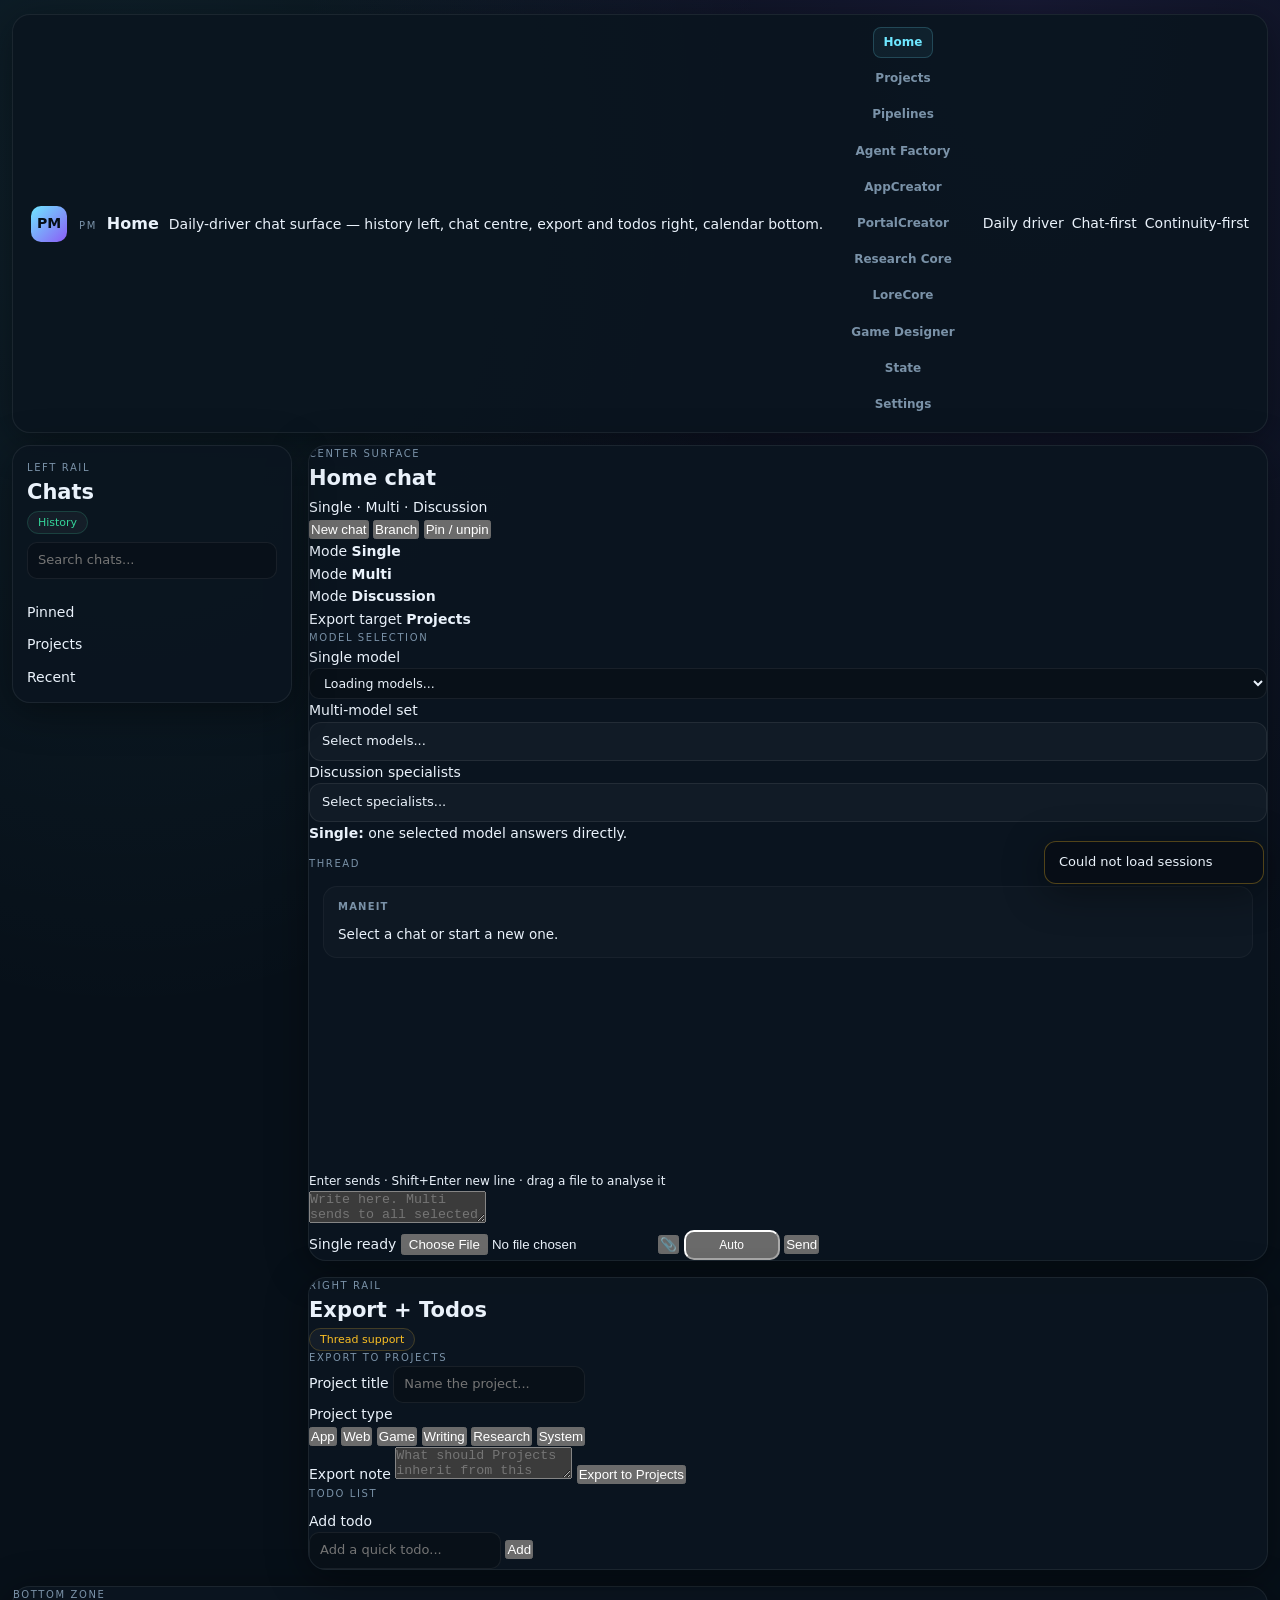
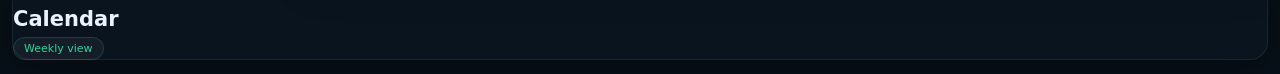
==== index.html @ e3492891 "Update index.html" ====
<!DOCTYPE html>
<html lang="en">
<head>
  <meta charset="UTF-8" />
  <meta name="viewport" content="width=device-width, initial-scale=1.0" />
  <title>PM — Home</title>
  <meta name="description" content="Daily-driver AI workspace with compact history, central chat, export, todo and calendar." />
  <link rel="icon" href="data:image/svg+xml,%3Csvg%20xmlns%3D%27http%3A//www.w3.org/2000/svg%27%20viewBox%3D%270%200%2064%2064%27%3E%3Crect%20width%3D%2764%27%20height%3D%2764%27%20rx%3D%2716%27%20fill%3D%27%23111827%27/%3E%3Cpath%20d%3D%27M16%2044V20h10l8%2014%208-14h10v24h-8V32l-7%2012h-6l-7-12v12z%27%20fill%3D%27%23d1d5db%27/%3E%3C/svg%3E" />
  <link rel="stylesheet" href="page.css" />
  <style>
    /* ── Multi-select dropdown ── */
    .multi-select-wrapper { position: relative; }
    .multi-select-trigger {
      width: 100%;
      text-align: left;
      background: rgba(255,255,255,0.03);
      border: 1px solid rgba(255,255,255,0.08);
      color: var(--text);
      padding: 8px 12px;
      border-radius: 12px;
      cursor: pointer;
      font-size: 13px;
      white-space: nowrap;
      overflow: hidden;
      text-overflow: ellipsis;
    }
    .multi-select-trigger:hover { border-color: rgba(110,231,255,0.24); }
    .multi-select-dropdown {
      display: none;
      position: absolute;
      top: calc(100% + 4px);
      left: 0;
      right: 0;
      z-index: 200;
      background: #0b1520;
      border: 1px solid rgba(255,255,255,0.08);
      border-radius: 12px;
      max-height: 240px;
      overflow-y: auto;
      padding: 4px 0;
      box-shadow: 0 12px 40px rgba(0,0,0,0.4);
    }
    .multi-select-dropdown.is-open { display: block; }
    .multi-select-option {
      display: flex;
      align-items: center;
      gap: 8px;
      padding: 8px 12px;
      font-size: 13px;
      cursor: pointer;
      color: var(--text);
    }
    .multi-select-option:hover { background: rgba(255,255,255,0.05); }
    .multi-select-option input[type="checkbox"] { margin: 0; cursor: pointer; accent-color: var(--accent); }
    .multi-select-option label { cursor: pointer; flex: 1; }
    .multi-select-empty { padding: 8px 12px; font-size: 13px; color: var(--muted); }

    /* ── Intent button ── */
    .intent-btn {
      min-width: 96px;
      font-size: 12px;
      padding: 6px 10px;
      border-radius: 10px;
      transition: background 0.15s, border-color 0.15s;
      flex-shrink: 0;
    }
    .intent-btn--active {
      background: rgba(110,231,255,0.15);
      border-color: rgba(110,231,255,0.4);
      color: var(--accent, #6ee7ff);
    }

    /* ── Home layout — 3 columns at 1440p ── */
    .home-layout {
      display: grid;
      grid-template-columns: 290px 1fr 340px;
      grid-template-areas:
        "left  center right"
        "cal   cal    cal";
      gap: 16px;
      align-items: start;
    }
    .panel-left    { grid-area: left; }
    .panel-center  { grid-area: center; }
    .panel-right   { grid-area: right; }
    .calendar-panel { grid-area: cal; }

    .home-chat-card { display: flex; flex-direction: column; }

    /* ── 1650px ── */
    @media (max-width: 1650px) {
      .home-layout {
        grid-template-columns: 280px 1fr;
        grid-template-areas:
          "left  center"
          "left  right"
          "cal   cal";
      }
    }

    /* ── 1180px ── */
    @media (max-width: 1180px) {
      .home-layout {
        grid-template-columns: 1fr;
        grid-template-areas:
          "left"
          "center"
          "right"
          "cal";
      }
    }
  </style>
</head>
<body>
  <div class="page-shell">
    <header class="page-header">
      <div class="brand">
        <div class="brand-mark">PM</div>
        <div class="header-copy">
          <div class="eyebrow">PM</div>
          <h1>Home</h1>
          <p>Daily-driver chat surface — history left, chat centre, export and todos right, calendar bottom.</p>
        </div>
      </div>

      <nav class="global-nav" aria-label="Primary">
        <a class="nav-link nav-link--active" href="./">Home</a>
        <a class="nav-link" href="./projects/">Projects</a>
        <a class="nav-link" href="./pipelines/">Pipelines</a>
        <a class="nav-link" href="./agent-factory/">Agent Factory</a>
        <a class="nav-link" href="./appcreator/">AppCreator</a>
        <a class="nav-link" href="./portalcreator/">PortalCreator</a>
        <a class="nav-link" href="./research-core/">Research Core</a>
        <a class="nav-link" href="./lorecore/">LoreCore</a>
        <a class="nav-link" href="./game-designer/">Game Designer</a>
        <a class="nav-link" href="./state/">State</a>
        <a class="nav-link" href="./settings/">Settings</a>
      </nav>

      <div class="header-actions">
        <span class="chip">Daily driver</span>
        <span class="chip">Chat-first</span>
        <span class="chip">Continuity-first</span>
      </div>
    </header>

    <section class="home-layout">

      <!-- ── LEFT — chat history ── -->
      <aside class="panel panel-left">
        <div class="section-title">
          <div>
            <div class="eyebrow">Left rail</div>
            <h2>Chats</h2>
          </div>
          <span class="status-chip status-chip--good">History</span>
        </div>

        <input class="input" id="chatSearch" placeholder="Search chats..." style="width:100%;margin-bottom:12px;" />

        <div class="hist-section">
          <div class="hist-label">Pinned</div>
          <div class="chat-history-list chat-history-list--fixed" id="pinnedChatsList"></div>
        </div>

        <div class="hist-section">
          <div class="hist-label">Projects</div>
          <div class="chat-history-list chat-history-list--fixed" id="projectFolderList"></div>
        </div>

        <div class="hist-section hist-section--grow">
          <div class="hist-label">Recent</div>
          <div class="chat-history-list chat-history-list--scroll" id="chatHistoryList"></div>
        </div>
      </aside>

      <!-- ── CENTER — chat ── -->
      <main class="panel panel-center">
        <div class="section-title">
          <div>
            <div class="eyebrow">Center surface</div>
            <h2>Home chat</h2>
            <p class="muted">Single · Multi · Discussion</p>
          </div>
          <div class="button-row">
            <button class="button" id="newChatBtn" type="button">New chat</button>
            <button class="button" id="branchChatBtn" type="button">Branch</button>
            <button class="button button--primary" id="pinChatBtn" type="button">Pin / unpin</button>
          </div>
        </div>

        <section class="workspace-kpis">
          <article class="metric-card metric-card--mode is-active" data-mode="single">
            <span class="soft">Mode</span>
            <strong>Single</strong>
          </article>
          <article class="metric-card metric-card--mode" data-mode="multi">
            <span class="soft">Mode</span>
            <strong>Multi</strong>
          </article>
          <article class="metric-card metric-card--mode" data-mode="discussion">
            <span class="soft">Mode</span>
            <strong>Discussion</strong>
          </article>
          <article class="metric-card">
            <span class="soft">Export target</span>
            <strong>Projects</strong>
          </article>
        </section>

        <article class="card card--compact" style="margin-bottom: 12px;">
          <div class="eyebrow">Model selection</div>
          <div class="field-grid field-grid--triple">
            <label class="inline-field">
              <span class="soft">Single model</span>
              <select class="select" id="singleModel">
                <option value="">Loading models...</option>
              </select>
            </label>

            <div class="inline-field">
              <span class="soft">Multi-model set</span>
              <div class="multi-select-wrapper">
                <button class="multi-select-trigger" id="multiModelTrigger" type="button">Select models...</button>
                <div class="multi-select-dropdown" id="multiModelDropdown"></div>
              </div>
            </div>

            <div class="inline-field">
              <span class="soft">Discussion specialists</span>
              <div class="multi-select-wrapper">
                <button class="multi-select-trigger" id="discussionTrigger" type="button">Select specialists...</button>
                <div class="multi-select-dropdown" id="discussionDropdown"></div>
              </div>
            </div>
          </div>
          <div class="mode-help" id="modeHelpText">
            <strong>Single:</strong> one selected model answers directly.
          </div>
        </article>

        <article class="card home-chat-card">
          <div class="eyebrow">Thread</div>

          <div class="chat-thread" id="chatThread">
            <div class="chat-bubble chat-bubble--assistant">
              <div class="chat-bubble-head">Home daily driver</div>
              <p>Select an existing chat or create a new one to begin.</p>
            </div>
          </div>

          <div id="chatResizeHandle" title="Drag to resize chat"></div>

          <div class="composer-box" id="composerArea">
            <div class="soft" style="font-size:12px;">Enter sends · Shift+Enter new line · drag a file to analyse it</div>
            <div id="uploadPill"></div>
            <textarea class="textarea composer-textarea" id="composerInput" placeholder="Write here. Multi sends to all selected models. Discussion lets specialists join when relevant."></textarea>
            <div class="composer-actions">
              <span class="soft" id="composerStatus">Ready</span>
              <input type="file" id="fileUploadInput" />
              <button id="uploadBtn" type="button" title="Attach file">📎</button>
              <button class="button intent-btn" id="intentBtn" type="button" title="Click to cycle: Auto → Research → Coding → Audit">Auto</button>
              <button class="button" id="stopBtn" type="button" style="display:none;border-color:rgba(251,113,133,0.3);color:#fb7185;">Stop</button>
              <button class="button button--primary" id="sendBtn" type="button">Send</button>
            </div>
          </div>
        </article>
      </main>

      <!-- ── RIGHT — export + todos ── -->
      <aside class="panel panel-right">
        <div class="section-title">
          <div>
            <div class="eyebrow">Right rail</div>
            <h2>Export + Todos</h2>
          </div>
          <span class="status-chip status-chip--warn">Thread support</span>
        </div>

        <div class="stack stack--md">
          <article class="card card--compact">
            <div class="eyebrow">Export to Projects</div>
            <div class="field-grid">
              <label class="inline-field">
                <span class="soft">Project title</span>
                <input class="input" id="exportTitle" placeholder="Name the project..." />
              </label>

              <div class="inline-field">
                <span class="soft">Project type</span>
                <div class="chip-row" id="projectTypeTags">
                  <button class="button tag-button tag-button--active" type="button" data-tag="App">App</button>
                  <button class="button tag-button" type="button" data-tag="Web">Web</button>
                  <button class="button tag-button" type="button" data-tag="Game">Game</button>
                  <button class="button tag-button" type="button" data-tag="Writing">Writing</button>
                  <button class="button tag-button" type="button" data-tag="Research">Research</button>
                  <button class="button tag-button" type="button" data-tag="System">System</button>
                </div>
              </div>

              <label class="inline-field">
                <span class="soft">Export note</span>
                <textarea class="textarea textarea--sm" id="exportNote" placeholder="What should Projects inherit from this chat?"></textarea>
              </label>

              <button class="button button--primary" id="exportBtn" type="button">Export to Projects</button>
            </div>
          </article>

          <article class="card card--compact">
            <div class="eyebrow">Todo list</div>
            <div class="todo-list" id="todoList"></div>
            <div class="inline-field" style="margin-top: 8px;">
              <span class="soft">Add todo</span>
              <div class="todo-add-row">
                <input class="input" id="todoInput" placeholder="Add a quick todo..." />
                <button class="button" id="addTodoBtn" type="button">Add</button>
              </div>
            </div>
          </article>
        </div>
      </aside>

      <!-- ── BOTTOM — calendar full width ── -->
      <section class="panel calendar-panel">
        <div class="section-title">
          <div>
            <div class="eyebrow">Bottom zone</div>
            <h2>Calendar</h2>
          </div>
          <span class="status-chip status-chip--good">Weekly view</span>
        </div>
        <div class="calendar-grid" id="calendarGrid"></div>
      </section>

    </section>

    <div id="toast" class="toast" role="status" aria-live="polite"></div>
  </div>

  <script>
  (function () {
    try {
      const params = new URLSearchParams(window.location.search);
      const apiBase = params.get("apiBase");
      if (apiBase) {
        const normalized = apiBase.replace(/\/+$/, "");
        window.PM_API_BASE = normalized;
        localStorage.setItem("PM_API_BASE", normalized);
      } else {
        const saved = localStorage.getItem("PM_API_BASE");
        if (saved) window.PM_API_BASE = saved;
      }
    } catch (error) {}
  })();
  </script>
  <script src="page.js"></script>
</body>
</html>
---- page.css ----
:root {
  --bg: #071019;
  --bg-2: #0b1520;
  --panel: rgba(11,21,32,0.96);
  --panel-2: rgba(15,27,40,0.98);
  --border: rgba(255,255,255,0.07);
  --border-2: rgba(255,255,255,0.04);
  --text: #eaf2fb;
  --muted: #7a92a8;
  --accent: #6ee7ff;
  --accent-2: #8b5cf6;
  --good: #34d399;
  --warn: #fbbf24;
  --bad: #fb7185;
  --shadow: 0 8px 40px rgba(0,0,0,0.4);
  --radius: 18px;
}

*, *::before, *::after { box-sizing: border-box; margin: 0; padding: 0; }
html { color-scheme: dark; }

body {
  font-family: "DM Sans", "IBM Plex Sans", ui-sans-serif, system-ui, sans-serif;
  color: var(--text);
  background:
    radial-gradient(ellipse at 80% 0%, rgba(139,92,246,0.12) 0%, transparent 50%),
    radial-gradient(ellipse at 10% 10%, rgba(110,231,255,0.08) 0%, transparent 40%),
    var(--bg);
  min-height: 100vh;
  font-size: 14px;
  line-height: 1.6;
}

.page-shell {
  width: min(1760px, calc(100vw - 24px));
  margin: 14px auto;
  display: flex;
  flex-direction: column;
  gap: 12px;
}

/* ── Header ── */
.page-header {
  background: var(--panel);
  border: 1px solid var(--border);
  border-radius: var(--radius);
  box-shadow: var(--shadow);
  display: grid;
  grid-template-columns: auto 1fr auto;
  gap: 14px;
  align-items: center;
  padding: 12px 18px;
}

.brand { display: flex; align-items: center; gap: 12px; }
.brand-mark {
  width: 36px; height: 36px; border-radius: 10px;
  display: grid; place-items: center;
  font-size: 14px; font-weight: 800; color: #060e18;
  background: linear-gradient(135deg, var(--accent), var(--accent-2));
  flex-shrink: 0;
}
.header-copy { display: flex; align-items: baseline; gap: 10px; }
.eyebrow { color: var(--muted); font-size: 10px; text-transform: uppercase; letter-spacing: 0.16em; }
.page-header h1 { font-size: 16px; font-weight: 700; }

.global-nav { display: flex; gap: 5px; flex-wrap: wrap; justify-content: center; }
.nav-link {
  color: var(--muted); text-decoration: none;
  padding: 5px 10px; border-radius: 8px;
  font-size: 12px; font-weight: 600;
  border: 1px solid transparent;
  transition: 0.15s;
}
.nav-link:hover { color: var(--text); background: rgba(255,255,255,0.04); }
.nav-link--active { color: var(--accent); border-color: rgba(110,231,255,0.2); background: rgba(110,231,255,0.06); }

.header-actions { display: flex; align-items: center; gap: 8px; }
.status-chip {
  padding: 4px 10px; border-radius: 999px;
  background: rgba(255,255,255,0.04);
  border: 1px solid var(--border);
  font-size: 11px; color: var(--muted);
}
.status-chip--good { color: var(--good); border-color: rgba(52,211,153,0.2); }
.status-chip--warn { color: var(--warn); border-color: rgba(251,191,36,0.2); }

/* ── Home layout: 3 columns ── */
.home-layout {
  display: grid;
  grid-template-columns: 240px 1fr 260px;
  gap: 12px;
  align-items: start;
  min-height: 0;
}

.panel {
  background: var(--panel);
  border: 1px solid var(--border);
  border-radius: var(--radius);
  box-shadow: var(--shadow);
}

/* ── LEFT panel ── */
.panel-left {
  padding: 14px;
  display: flex;
  flex-direction: column;
  gap: 10px;
  position: sticky;
  top: 14px;
  max-height: calc(100vh - 120px);
  overflow: hidden;
}

.panel-head {
  display: flex;
  align-items: center;
  justify-content: space-between;
}

.search-input {
  width: 100%;
  padding: 7px 10px;
  font-size: 12px;
  border-radius: 10px;
}

.history-section { display: flex; flex-direction: column; gap: 4px; margin-top: 10px; padding-top: 10px; border-top: 1px solid var(--border-2); }
.history-section:first-of-type { margin-top: 0; padding-top: 0; border-top: none; }
.history-section--grow { flex: 1; min-height: 0; overflow: hidden; display: flex; flex-direction: column; }
.history-label { font-size: 10px; text-transform: uppercase; letter-spacing: 0.12em; color: var(--muted); padding: 2px 4px; }

.history-list { display: flex; flex-direction: column; gap: 3px; }
.history-list--scroll { overflow-y: auto; flex: 1; min-height: 0; padding-right: 2px; }

.history-item {
  display: flex; align-items: center; gap: 8px;
  padding: 7px 9px; border-radius: 10px;
  font-size: 12px; font-weight: 500; color: var(--muted);
  cursor: pointer; border: 1px solid transparent;
  transition: 0.12s; text-decoration: none;
  white-space: nowrap; overflow: hidden;
}
.history-item:hover { color: var(--text); background: rgba(255,255,255,0.04); }
.history-item--active { color: var(--accent); background: rgba(110,231,255,0.06); border-color: rgba(110,231,255,0.18); }
.history-item--folder { color: var(--good); }
.history-dot { width: 5px; height: 5px; border-radius: 50%; background: currentColor; flex-shrink: 0; opacity: 0.6; }
.history-title { overflow: hidden; text-overflow: ellipsis; flex: 1; }

/* ── CENTER panel ── */
.panel-center {
  display: flex;
  flex-direction: column;
  gap: 0;
  overflow: hidden;
}

/* Controls bar */
.chat-controls {
  display: flex;
  align-items: center;
  gap: 10px;
  padding: 12px 14px 10px;
  border-bottom: 1px solid var(--border-2);
  flex-wrap: wrap;
}

.mode-tabs { display: flex; gap: 4px; }
.mode-tab {
  padding: 5px 12px; border-radius: 8px;
  font-size: 12px; font-weight: 600;
  background: transparent; border: 1px solid transparent;
  color: var(--muted); cursor: pointer; transition: 0.12s;
}
.mode-tab:hover { color: var(--text); }
.mode-tab--active { color: var(--accent); border-color: rgba(110,231,255,0.25); background: rgba(110,231,255,0.07); }

.model-select-area { flex: 1; min-width: 0; }
.chat-header-actions { display: flex; gap: 6px; flex-shrink: 0; }

/* Thread */
.chat-thread {
  flex: 1;
  overflow-y: auto;
  padding: 14px;
  display: flex;
  flex-direction: column;
  gap: 10px;
  min-height: 300px;
  max-height: 540px;
}

/* Bubbles */
.bubble {
  padding: 12px 14px;
  border-radius: 14px;
  border: 1px solid var(--border-2);
  line-height: 1.65;
  font-size: 13.5px;
  max-width: 100%;
}
.bubble--user {
  align-self: flex-end;
  max-width: 70%;
  background: rgba(110,231,255,0.06);
  border-color: rgba(110,231,255,0.14);
}
.bubble--assistant {
  align-self: flex-start;
  width: 100%;
  background: rgba(255,255,255,0.02);
}
.bubble--streaming {
  border-color: rgba(110,231,255,0.18);
  background: rgba(110,231,255,0.03);
}
.bubble-head {
  font-size: 10px; text-transform: uppercase; letter-spacing: 0.12em;
  color: var(--muted); margin-bottom: 7px; font-weight: 600;
}

/* Markdown in bubbles */
.bubble--assistant p { margin: 0 0 8px; color: var(--text); }
.bubble--assistant p:last-child { margin-bottom: 0; }
.bubble--assistant ul, .bubble--assistant ol { margin: 6px 0 8px 0; padding-left: 20px; color: var(--text); }
.bubble--assistant li { margin-bottom: 4px; }
.bubble--assistant strong { color: var(--accent); font-weight: 700; }
.bubble--assistant em { color: var(--muted); font-style: italic; }
.bubble--assistant h3, .bubble--assistant h4 { margin: 12px 0 5px; font-size: 12px; text-transform: uppercase; letter-spacing: 0.08em; color: var(--muted); font-weight: 700; }
.bubble--assistant hr { border: none; border-top: 1px solid rgba(255,255,255,0.06); margin: 10px 0; }
.bubble--assistant code { background: rgba(110,231,255,0.08); border: 1px solid rgba(110,231,255,0.12); border-radius: 4px; padding: 1px 4px; font-family: "Fira Code", ui-monospace, monospace; font-size: 11.5px; color: var(--accent); }
.bubble--assistant pre { background: rgba(0,0,0,0.3); border: 1px solid rgba(255,255,255,0.06); border-radius: 10px; padding: 11px 13px; overflow-x: auto; margin: 8px 0; }
.bubble--assistant pre code { background: none; border: none; padding: 0; font-size: 12px; color: var(--text); }
.bubble--user p { margin: 0; color: var(--text); }

/* Stream elements */
.stream-head { display: flex; align-items: center; gap: 6px; margin-bottom: 7px; }
.stream-head-name { font-size: 10px; text-transform: uppercase; letter-spacing: 0.12em; color: var(--muted); font-weight: 600; }
.stream-thinking-dot { width: 5px; height: 5px; border-radius: 50%; background: var(--accent); animation: pulse 1.2s ease-in-out infinite; }
@keyframes pulse { 0%,100%{opacity:0.2;transform:scale(0.8)} 50%{opacity:1;transform:scale(1.2)} }
.stream-status { font-size: 10px; color: var(--muted); }
.stream-tools { display: flex; flex-direction: column; gap: 3px; margin-bottom: 7px; }
.stream-tool-call { display: flex; align-items: center; gap: 5px; font-size: 11px; color: var(--muted); padding: 3px 7px; border-radius: 7px; background: rgba(255,255,255,0.02); border: 1px solid var(--border-2); }
.stream-tool-call--done { color: rgba(52,211,153,0.7); border-color: rgba(52,211,153,0.12); }
.stream-tool-icon { font-size: 12px; }
.stream-tool-name { font-weight: 700; }
.stream-tool-args { color: rgba(142,160,181,0.5); overflow: hidden; text-overflow: ellipsis; white-space: nowrap; flex: 1; }
.stream-tool-state { margin-left: auto; font-size: 10px; }
.stream-body { color: var(--text); line-height: 1.65; font-size: 13.5px; white-space: pre-wrap; word-break: break-word; }

/* Resize handle */
.resize-handle {
  height: 8px; cursor: ns-resize; display: flex; align-items: center; justify-content: center;
  opacity: 0.3; transition: opacity 0.15s; flex-shrink: 0;
}
.resize-handle:hover { opacity: 0.8; }
.resize-handle::before { content: ""; width: 40px; height: 2px; border-radius: 999px; background: var(--muted); }

/* Composer */
.composer {
  padding: 10px 14px 12px;
  display: flex; flex-direction: column; gap: 8px;
  border-top: 1px solid var(--border-2);
  position: relative;
  transition: background 0.12s;
}
.composer.drop-active {
  background: rgba(110,231,255,0.04);
  outline: 1.5px dashed rgba(110,231,255,0.4);
  outline-offset: -2px;
}
.composer-input {
  width: 100%; min-height: 80px; max-height: 240px;
  resize: vertical; background: rgba(0,0,0,0.2);
  border: 1px solid var(--border); border-radius: 11px;
  color: var(--text); padding: 10px 12px;
  font: inherit; font-size: 13.5px; line-height: 1.6;
}
.composer-input:focus { outline: none; border-color: rgba(110,231,255,0.25); }
.composer-bar { display: flex; align-items: center; gap: 7px; }
.composer-status { font-size: 11px; color: var(--muted); flex: 1; white-space: nowrap; overflow: hidden; text-overflow: ellipsis; }

#uploadPill {
  display: none; align-items: center; gap: 7px;
  padding: 5px 10px; background: rgba(110,231,255,0.06);
  border: 1px solid rgba(110,231,255,0.18); border-radius: 999px;
  font-size: 11px; font-weight: 600; color: var(--accent);
}
#uploadPillClose { background: none; border: none; color: var(--muted); cursor: pointer; font-size: 11px; padding: 0 2px; }

/* Export panel */
.export-panel {
  border-top: 1px solid var(--border-2);
  padding: 12px 14px;
  display: flex; flex-direction: column; gap: 8px;
}
.export-panel-head { display: flex; align-items: center; justify-content: space-between; }
.export-row { display: flex; align-items: center; gap: 8px; flex-wrap: wrap; }
.tag-group { display: flex; gap: 4px; flex-wrap: wrap; }
.tag {
  padding: 3px 9px; border-radius: 7px; font-size: 11px; font-weight: 600;
  background: transparent; border: 1px solid var(--border);
  color: var(--muted); cursor: pointer; transition: 0.12s;
}
.tag:hover { color: var(--text); border-color: rgba(255,255,255,0.15); }
.tag--active { color: var(--accent); border-color: rgba(110,231,255,0.3); background: rgba(110,231,255,0.07); }
.input--note { min-height: 56px; resize: vertical; font-size: 12px; }

/* ── RIGHT panel ── */
.panel-right {
  padding: 0;
  display: flex;
  flex-direction: column;
  position: sticky;
  top: 14px;
  max-height: calc(100vh - 120px);
  overflow: hidden;
}

.right-tabs { display: flex; border-bottom: 1px solid var(--border-2); }
.right-tab {
  flex: 1; padding: 10px; font-size: 12px; font-weight: 600;
  background: transparent; border: none; color: var(--muted);
  cursor: pointer; transition: 0.12s; border-bottom: 2px solid transparent;
}
.right-tab:hover { color: var(--text); }
.right-tab--active { color: var(--accent); border-bottom-color: var(--accent); }

.right-panel-content { flex: 1; overflow-y: auto; padding: 12px; display: flex; flex-direction: column; gap: 10px; }

/* Todos */
.todo-list { display: flex; flex-direction: column; gap: 7px; }
.todo-item {
  display: flex; align-items: flex-start; gap: 9px;
  padding: 10px; border-radius: 11px;
  background: rgba(255,255,255,0.02); border: 1px solid var(--border-2);
}
.todo-item input { margin-top: 2px; accent-color: var(--accent); flex-shrink: 0; }
.todo-item__body { flex: 1; min-width: 0; }
.todo-item__body strong { font-size: 12.5px; display: block; }
.todo-item__body span { font-size: 11px; color: var(--muted); }
.todo-remove { background: none; border: none; color: var(--muted); cursor: pointer; font-size: 11px; padding: 2px 4px; flex-shrink: 0; }
.todo-remove:hover { color: var(--bad); }
.todo-add { display: flex; gap: 7px; margin-top: auto; padding-top: 8px; border-top: 1px solid var(--border-2); }

/* Artifacts */
.artifacts-list { display: flex; flex-direction: column; gap: 7px; }
.artifact-item {
  padding: 10px; border-radius: 11px;
  background: rgba(255,255,255,0.02); border: 1px solid var(--border-2);
}
.artifact-item strong { font-size: 12px; display: block; margin-bottom: 3px; }
.artifact-item span { font-size: 11px; color: var(--muted); }
.empty-state { font-size: 12px; color: var(--muted); padding: 16px 0; text-align: center; }

/* ── Shared inputs ── */
.input {
  background: rgba(0,0,0,0.2);
  border: 1px solid var(--border);
  border-radius: 10px;
  color: var(--text);
  padding: 7px 10px;
  font: inherit;
  font-size: 13px;
  transition: border-color 0.12s;
}
.input:focus { outline: none; border-color: rgba(110,231,255,0.25); }
.input--flex { flex: 1; min-width: 120px; }

.select {
  background: rgba(0,0,0,0.2);
  border: 1px solid var(--border);
  border-radius: 10px;
  color: var(--text);
  padding: 6px 10px;
  font: inherit;
  font-size: 12.5px;
  cursor: pointer;
  width: 100%;
}
.select:focus { outline: none; border-color: rgba(110,231,255,0.25); }
.select--compact { font-size: 12px; padding: 5px 9px; }

/* ── Buttons ── */
.btn-sm {
  padding: 5px 11px; border-radius: 9px; font-size: 12px; font-weight: 600;
  background: rgba(255,255,255,0.04); border: 1px solid var(--border);
  color: var(--muted); cursor: pointer; transition: 0.12s; white-space: nowrap;
}
.btn-sm:hover { color: var(--text); border-color: rgba(255,255,255,0.14); }
.btn-sm:disabled { opacity: 0.4; cursor: not-allowed; }
.btn-sm--accent { background: rgba(110,231,255,0.1); border-color: rgba(110,231,255,0.25); color: var(--accent); }
.btn-sm--accent:hover { background: rgba(110,231,255,0.16); }
.btn-sm--send { background: linear-gradient(135deg,rgba(110,231,255,0.18),rgba(139,92,246,0.18)); border-color: rgba(110,231,255,0.3); color: var(--text); }
.btn-sm--send:hover { background: linear-gradient(135deg,rgba(110,231,255,0.26),rgba(139,92,246,0.26)); }

.btn-icon {
  width: 28px; height: 28px; border-radius: 8px; display: grid; place-items: center;
  background: rgba(255,255,255,0.04); border: 1px solid var(--border);
  color: var(--muted); cursor: pointer; font-size: 15px; font-weight: 700;
  transition: 0.12s; flex-shrink: 0; line-height: 1;
}
.btn-icon:hover { color: var(--text); border-color: rgba(110,231,255,0.2); }

/* ── Multi-select dropdown ── */
.multi-select-wrapper { position: relative; flex: 1; min-width: 0; }
.multi-select-trigger {
  width: 100%; text-align: left; padding: 5px 9px; border-radius: 9px;
  background: rgba(0,0,0,0.2); border: 1px solid var(--border);
  color: var(--muted); font: inherit; font-size: 12px; cursor: pointer;
  white-space: nowrap; overflow: hidden; text-overflow: ellipsis;
}
.multi-select-trigger:hover { border-color: rgba(110,231,255,0.2); }
.multi-select-dropdown {
  display: none; position: absolute; top: calc(100% + 4px); left: 0; right: 0; z-index: 200;
  background: #0b1520; border: 1px solid var(--border); border-radius: 11px;
  max-height: 220px; overflow-y: auto; padding: 4px 0;
  box-shadow: 0 12px 40px rgba(0,0,0,0.45);
}
.multi-select-dropdown.is-open { display: block; }
.multi-select-option { display: flex; align-items: center; gap: 8px; padding: 7px 11px; font-size: 12px; cursor: pointer; color: var(--text); }
.multi-select-option:hover { background: rgba(255,255,255,0.04); }
.multi-select-option input { margin: 0; cursor: pointer; accent-color: var(--accent); }
.multi-select-option label { cursor: pointer; flex: 1; }
.multi-select-empty { padding: 8px 11px; font-size: 12px; color: var(--muted); }

/* Intent active */
.intent-btn--active { background: rgba(110,231,255,0.12); border-color: rgba(110,231,255,0.3); color: var(--accent); }

/* ── Toast ── */
.toast {
  position: fixed; right: 16px; bottom: 16px; z-index: 100;
  min-width: 220px; max-width: 360px; padding: 10px 14px;
  border-radius: 12px; border: 1px solid var(--border);
  background: rgba(8,14,22,0.96); color: var(--text);
  box-shadow: var(--shadow); font-size: 13px;
  opacity: 0; pointer-events: none; transform: translateY(6px); transition: 0.16s ease;
}
.toast.is-visible { opacity: 1; pointer-events: auto; transform: translateY(0); }
.toast.good { border-color: rgba(52,211,153,0.3); }
.toast.warn { border-color: rgba(251,191,36,0.3); }
.toast.bad { border-color: rgba(251,113,133,0.3); }

/* ── Scrollbar ── */
::-webkit-scrollbar { width: 4px; height: 4px; }
::-webkit-scrollbar-track { background: transparent; }
::-webkit-scrollbar-thumb { background: rgba(255,255,255,0.08); border-radius: 4px; }

/* ── Responsive ── */
@media (max-width: 1400px) {
  .home-layout { grid-template-columns: 220px 1fr 240px; }
}
@media (max-width: 1100px) {
  .home-layout { grid-template-columns: 200px 1fr; }
  .panel-right { display: none; }
}
@media (max-width: 780px) {
  .home-layout { grid-template-columns: 1fr; }
  .panel-left { position: static; max-height: none; }
  .page-header { grid-template-columns: 1fr; }
}
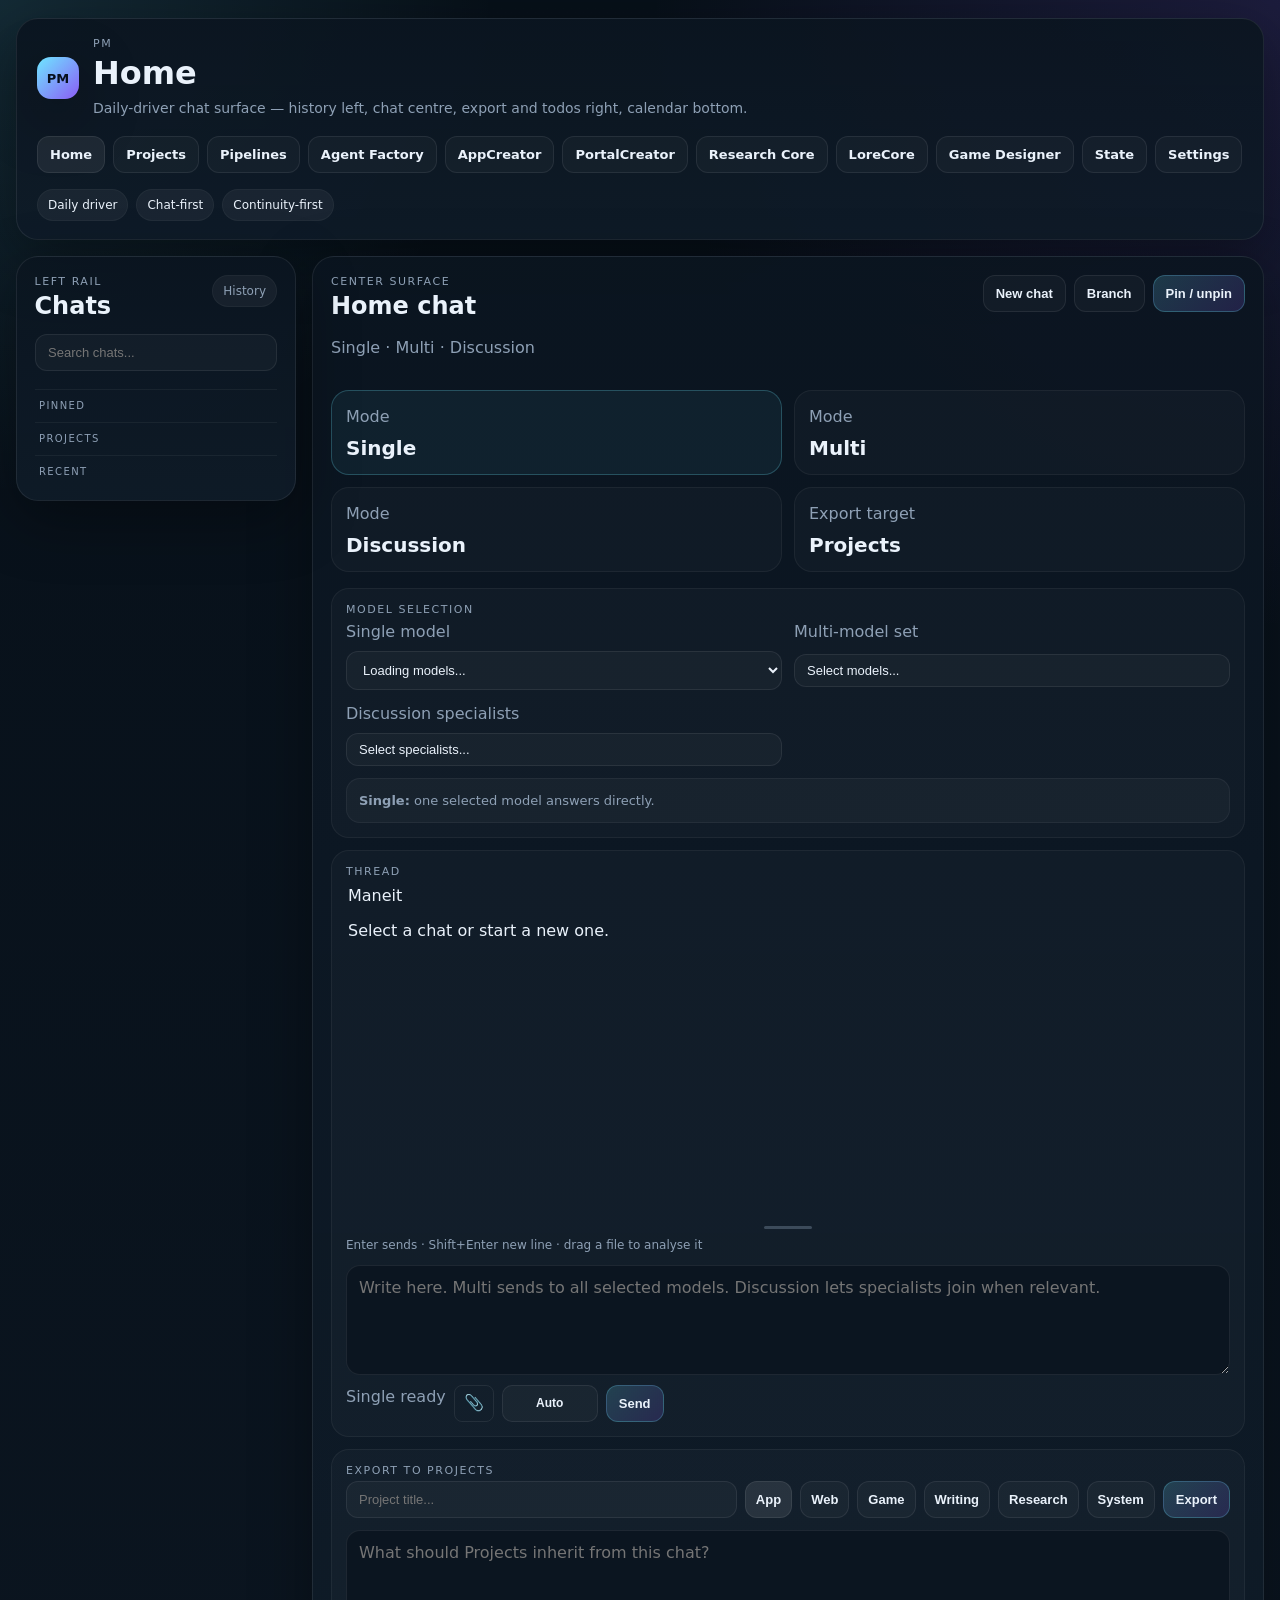
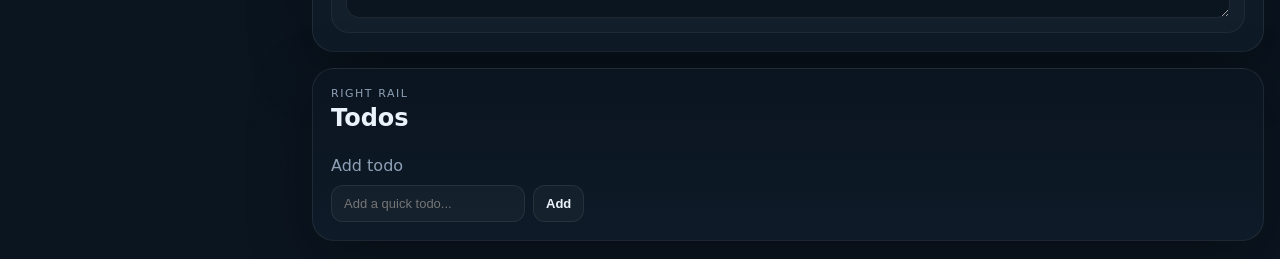
==== commit 9ab0568d: "Update index.html" ====
--- a/index.html
+++ b/index.html
@@ -75,15 +75,13 @@
       display: grid;
       grid-template-columns: 290px 1fr 340px;
       grid-template-areas:
-        "left  center right"
-        "cal   cal    cal";
+        "left  center right";
       gap: 16px;
       align-items: start;
     }
     .panel-left    { grid-area: left; }
     .panel-center  { grid-area: center; }
     .panel-right   { grid-area: right; }
-    .calendar-panel { grid-area: cal; }
 
     .home-chat-card { display: flex; flex-direction: column; }
 
@@ -93,8 +91,7 @@
         grid-template-columns: 280px 1fr;
         grid-template-areas:
           "left  center"
-          "left  right"
-          "cal   cal";
+          "left  right";
       }
     }
 
@@ -105,8 +102,7 @@
         grid-template-areas:
           "left"
           "center"
-          "right"
-          "cal";
+          "right";
       }
     }
   </style>
@@ -265,75 +261,45 @@
             </div>
           </div>
         </article>
+
+        <article class="card card--compact" style="margin-top:12px;">
+          <div class="eyebrow">Export to Projects</div>
+          <div class="field-grid">
+            <div style="display:flex;gap:8px;flex-wrap:wrap;align-items:center;">
+              <input class="input" id="exportTitle" placeholder="Project title..." style="flex:1;min-width:160px;" />
+              <div class="chip-row" id="projectTypeTags">
+                <button class="button tag-button tag-button--active" type="button" data-tag="App">App</button>
+                <button class="button tag-button" type="button" data-tag="Web">Web</button>
+                <button class="button tag-button" type="button" data-tag="Game">Game</button>
+                <button class="button tag-button" type="button" data-tag="Writing">Writing</button>
+                <button class="button tag-button" type="button" data-tag="Research">Research</button>
+                <button class="button tag-button" type="button" data-tag="System">System</button>
+              </div>
+              <button class="button button--primary" id="exportBtn" type="button">Export</button>
+            </div>
+            <textarea class="textarea textarea--sm" id="exportNote" placeholder="What should Projects inherit from this chat?"></textarea>
+          </div>
+        </article>
       </main>
 
-      <!-- ── RIGHT — export + todos ── -->
+      <!-- ── RIGHT — todos only ── -->
       <aside class="panel panel-right">
         <div class="section-title">
           <div>
             <div class="eyebrow">Right rail</div>
-            <h2>Export + Todos</h2>
-          </div>
-          <span class="status-chip status-chip--warn">Thread support</span>
-        </div>
-
-        <div class="stack stack--md">
-          <article class="card card--compact">
-            <div class="eyebrow">Export to Projects</div>
-            <div class="field-grid">
-              <label class="inline-field">
-                <span class="soft">Project title</span>
-                <input class="input" id="exportTitle" placeholder="Name the project..." />
-              </label>
-
-              <div class="inline-field">
-                <span class="soft">Project type</span>
-                <div class="chip-row" id="projectTypeTags">
-                  <button class="button tag-button tag-button--active" type="button" data-tag="App">App</button>
-                  <button class="button tag-button" type="button" data-tag="Web">Web</button>
-                  <button class="button tag-button" type="button" data-tag="Game">Game</button>
-                  <button class="button tag-button" type="button" data-tag="Writing">Writing</button>
-                  <button class="button tag-button" type="button" data-tag="Research">Research</button>
-                  <button class="button tag-button" type="button" data-tag="System">System</button>
-                </div>
-              </div>
-
-              <label class="inline-field">
-                <span class="soft">Export note</span>
-                <textarea class="textarea textarea--sm" id="exportNote" placeholder="What should Projects inherit from this chat?"></textarea>
-              </label>
-
-              <button class="button button--primary" id="exportBtn" type="button">Export to Projects</button>
-            </div>
-          </article>
-
-          <article class="card card--compact">
-            <div class="eyebrow">Todo list</div>
-            <div class="todo-list" id="todoList"></div>
-            <div class="inline-field" style="margin-top: 8px;">
-              <span class="soft">Add todo</span>
-              <div class="todo-add-row">
-                <input class="input" id="todoInput" placeholder="Add a quick todo..." />
-                <button class="button" id="addTodoBtn" type="button">Add</button>
-              </div>
-            </div>
-          </article>
+            <h2>Todos</h2>
+          </div>
+        </div>
+        <div class="todo-list" id="todoList"></div>
+        <div class="inline-field" style="margin-top: 8px;">
+          <span class="soft">Add todo</span>
+          <div class="todo-add-row">
+            <input class="input" id="todoInput" placeholder="Add a quick todo..." />
+            <button class="button" id="addTodoBtn" type="button">Add</button>
+          </div>
         </div>
       </aside>
-
-      <!-- ── BOTTOM — calendar full width ── -->
-      <section class="panel calendar-panel">
-        <div class="section-title">
-          <div>
-            <div class="eyebrow">Bottom zone</div>
-            <h2>Calendar</h2>
-          </div>
-          <span class="status-chip status-chip--good">Weekly view</span>
-        </div>
-        <div class="calendar-grid" id="calendarGrid"></div>
-      </section>
-
-    </section>
+</section>
 
     <div id="toast" class="toast" role="status" aria-live="polite"></div>
   </div>
--- a/page.css
+++ b/page.css
@@ -1,462 +1,914 @@
 :root {
   --bg: #071019;
   --bg-2: #0b1520;
-  --panel: rgba(11,21,32,0.96);
-  --panel-2: rgba(15,27,40,0.98);
-  --border: rgba(255,255,255,0.07);
-  --border-2: rgba(255,255,255,0.04);
+  --panel: rgba(11, 21, 32, 0.92);
+  --panel-2: rgba(15, 27, 40, 0.94);
+  --border: rgba(255,255,255,0.08);
   --text: #eaf2fb;
-  --muted: #7a92a8;
+  --muted: #8ea0b5;
   --accent: #6ee7ff;
   --accent-2: #8b5cf6;
   --good: #34d399;
   --warn: #fbbf24;
   --bad: #fb7185;
-  --shadow: 0 8px 40px rgba(0,0,0,0.4);
-  --radius: 18px;
-}
-
-*, *::before, *::after { box-sizing: border-box; margin: 0; padding: 0; }
-html { color-scheme: dark; }
+  --shadow: 0 18px 60px rgba(0,0,0,0.35);
+  --radius: 20px;
+  --chip: rgba(255,255,255,0.05);
+}
+
+* {
+  box-sizing: border-box;
+}
+
+html {
+  color-scheme: dark;
+}
 
 body {
-  font-family: "DM Sans", "IBM Plex Sans", ui-sans-serif, system-ui, sans-serif;
+  margin: 0;
+  font-family: Inter, ui-sans-serif, system-ui, -apple-system, BlinkMacSystemFont, "Segoe UI", sans-serif;
   color: var(--text);
   background:
-    radial-gradient(ellipse at 80% 0%, rgba(139,92,246,0.12) 0%, transparent 50%),
-    radial-gradient(ellipse at 10% 10%, rgba(110,231,255,0.08) 0%, transparent 40%),
-    var(--bg);
-  min-height: 100vh;
+    radial-gradient(circle at top right, rgba(139,92,246,0.16), transparent 28%),
+    radial-gradient(circle at top left, rgba(110,231,255,0.12), transparent 22%),
+    linear-gradient(180deg, var(--bg), var(--bg-2));
+}
+
+.page-shell {
+  width: min(1840px, calc(100vw - 32px));
+  margin: 18px auto;
+  display: flex;
+  flex-direction: column;
+  gap: 16px;
+}
+
+.page-header,
+.panel,
+.surface-banner {
+  background: linear-gradient(180deg, var(--panel), var(--panel-2));
+  border: 1px solid var(--border);
+  border-radius: 22px;
+  box-shadow: var(--shadow);
+}
+
+.page-header {
+  display: grid;
+  grid-template-columns: auto 1fr auto;
+  gap: 16px;
+  align-items: center;
+  padding: 18px 20px;
+}
+
+.brand {
+  display: flex;
+  align-items: center;
+  gap: 14px;
+}
+
+.brand-mark {
+  width: 42px;
+  height: 42px;
+  border-radius: 14px;
+  display: grid;
+  place-items: center;
+  font-size: 13px;
+  font-weight: 800;
+  color: #08111f;
+  background: linear-gradient(135deg, var(--accent), var(--accent-2));
+  box-shadow: var(--shadow);
+}
+
+.header-copy {
+  min-width: 0;
+}
+
+.eyebrow {
+  color: var(--muted);
+  font-size: 11px;
+  text-transform: uppercase;
+  letter-spacing: 0.14em;
+  margin-bottom: 4px;
+}
+
+.page-header h1,
+.section-title h2,
+.section-title h3 {
+  margin: 0;
+}
+
+.page-header p,
+.muted,
+.footer-note,
+.soft {
+  color: var(--muted);
+  line-height: 1.55;
+}
+
+.page-header p {
   font-size: 14px;
-  line-height: 1.6;
-}
-
-.page-shell {
-  width: min(1760px, calc(100vw - 24px));
-  margin: 14px auto;
+  margin: 6px 0 0;
+  max-width: 920px;
+}
+
+.global-nav {
+  display: flex;
+  gap: 8px;
+  flex-wrap: wrap;
+  justify-content: center;
+}
+
+.nav-link,
+.button,
+.select,
+.input,
+.textarea,
+.history-link {
+  border: 1px solid rgba(255,255,255,0.08);
+  border-radius: 12px;
+  background: rgba(255,255,255,0.03);
+  color: var(--text);
+  text-decoration: none;
+  padding: 10px 12px;
+  font-size: 13px;
+}
+
+.nav-link {
+  font-weight: 700;
+}
+
+.nav-link:hover,
+.nav-link--active,
+.history-link:hover {
+  background: rgba(255,255,255,0.07);
+}
+
+.header-actions,
+.button-row,
+.chip-row,
+.button-grid,
+.todo-add-row,
+.composer-actions {
+  display: flex;
+  gap: 8px;
+  flex-wrap: wrap;
+}
+
+.chip,
+.status-chip {
+  display: inline-flex;
+  align-items: center;
+  gap: 8px;
+  padding: 8px 10px;
+  border-radius: 999px;
+  background: var(--chip);
+  border: 1px solid rgba(255,255,255,0.04);
+  font-size: 12px;
+  color: var(--text);
+}
+
+.status-chip--good { color: var(--good); }
+.status-chip--warn { color: var(--warn); }
+.status-chip--bad { color: var(--bad); }
+
+.surface-banner {
+  padding: 16px 18px;
+  display: flex;
+  justify-content: space-between;
+  gap: 16px;
+  align-items: center;
+}
+
+.banner-note {
+  color: var(--muted);
+  font-size: 13px;
+  line-height: 1.5;
+  max-width: 620px;
+  text-align: right;
+}
+
+.panel {
+  padding: 18px;
+}
+
+.section-title {
+  display: flex;
+  justify-content: space-between;
+  align-items: flex-start;
+  gap: 12px;
+  margin-bottom: 14px;
+}
+
+.section-title--tight {
+  margin-bottom: 10px;
+}
+
+.section-title span {
+  color: var(--muted);
+  font-size: 12px;
+}
+
+.stack {
+  display: grid;
+  gap: 16px;
+}
+
+.stack--md {
+  gap: 16px;
+}
+
+.card {
+  background: rgba(255,255,255,0.025);
+  border: 1px solid rgba(255,255,255,0.05);
+  border-radius: 18px;
+  padding: 14px;
+}
+
+.card--compact {
+  padding: 14px;
+}
+
+.field-grid {
+  display: grid;
+  gap: 12px;
+}
+
+.field-grid--triple {
+  grid-template-columns: repeat(3, minmax(0, 1fr));
+}
+
+.inline-field {
+  display: grid;
+  gap: 6px;
+}
+
+.button {
+  cursor: pointer;
+  font-weight: 700;
+  transition: .18s ease;
+}
+
+.button:hover {
+  transform: translateY(-1px);
+  border-color: rgba(110,231,255,0.18);
+}
+
+.button--primary {
+  background: linear-gradient(135deg, rgba(110,231,255,0.18), rgba(139,92,246,0.18));
+  border-color: rgba(110,231,255,0.24);
+}
+
+.workspace-kpis {
+  display: grid;
+  grid-template-columns: repeat(4, minmax(0, 1fr));
+  gap: 12px;
+  margin-bottom: 16px;
+}
+
+.metric-card {
+  background: rgba(255,255,255,0.025);
+  border: 1px solid rgba(255,255,255,0.05);
+  border-radius: 18px;
+  padding: 14px;
+  display: grid;
+  gap: 6px;
+}
+
+.metric-card strong {
+  font-size: 20px;
+}
+
+.metric-card--mode {
+  cursor: pointer;
+  transition: .18s ease;
+}
+
+.metric-card--mode:hover,
+.metric-card--mode.is-active {
+  border-color: rgba(110,231,255,0.24);
+  background: rgba(110,231,255,0.06);
+}
+
+.home-grid {
+  display: grid;
+  gap: 16px;
+}
+
+.mode-help {
+  padding: 12px;
+  border-radius: 14px;
+  background: rgba(255,255,255,0.03);
+  border: 1px solid rgba(255,255,255,0.05);
+  color: var(--muted);
+  line-height: 1.5;
+  font-size: 13px;
+  margin-top: 12px;
+}
+
+/* ── Chat thread ── */
+
+.chat-thread {
   display: flex;
   flex-direction: column;
+  justify-content: flex-start;
+  gap: 10px;
+  min-height: 340px;
+  max-height: 520px;
+  overflow-y: auto;
+  overflow-anchor: none;
+  padding: 4px 2px 8px;
+}
+
+.chat-bubble {
+  padding: 14px 16px;
+  border-radius: 16px;
+  border: 1px solid rgba(255,255,255,0.05);
+  background: rgba(255,255,255,0.025);
+  line-height: 1.65;
+  font-size: 14px;
+}
+
+.chat-bubble--user {
+  align-self: flex-end;
+  max-width: 72%;
+  background: rgba(110,231,255,0.07);
+  border-color: rgba(110,231,255,0.15);
+}
+
+.chat-bubble--assistant {
+  align-self: flex-start;
+  max-width: 92%;
+  width: 100%;
+}
+
+.chat-bubble-head {
+  font-size: 10px;
+  text-transform: uppercase;
+  letter-spacing: 0.13em;
+  color: var(--muted);
+  margin-bottom: 8px;
+  font-weight: 600;
+}
+
+.chat-bubble--assistant p {
+  margin: 0 0 10px;
+  color: var(--text);
+}
+.chat-bubble--assistant p:last-child { margin-bottom: 0; }
+
+.chat-bubble--assistant ul,
+.chat-bubble--assistant ol {
+  margin: 8px 0 10px 0;
+  padding-left: 22px;
+  color: var(--text);
+}
+.chat-bubble--assistant li { margin-bottom: 5px; line-height: 1.6; }
+.chat-bubble--assistant strong { color: var(--accent); font-weight: 700; }
+.chat-bubble--assistant em { color: var(--muted); font-style: italic; }
+
+.chat-bubble--assistant h3,
+.chat-bubble--assistant h4 {
+  margin: 14px 0 6px;
+  font-size: 13px;
+  text-transform: uppercase;
+  letter-spacing: 0.08em;
+  color: var(--muted);
+  font-weight: 700;
+}
+
+.chat-bubble--assistant hr {
+  border: none;
+  border-top: 1px solid rgba(255,255,255,0.07);
+  margin: 12px 0;
+}
+
+.chat-bubble--assistant code {
+  background: rgba(110,231,255,0.08);
+  border: 1px solid rgba(110,231,255,0.12);
+  border-radius: 5px;
+  padding: 1px 5px;
+  font-family: "Fira Code", "Cascadia Code", ui-monospace, monospace;
+  font-size: 12px;
+  color: var(--accent);
+}
+
+.chat-bubble--assistant pre {
+  background: rgba(0,0,0,0.35);
+  border: 1px solid rgba(255,255,255,0.07);
+  border-radius: 10px;
+  padding: 12px 14px;
+  overflow-x: auto;
+  margin: 10px 0;
+}
+
+.chat-bubble--assistant pre code {
+  background: none;
+  border: none;
+  padding: 0;
+  font-size: 12px;
+  color: var(--text);
+}
+
+.chat-bubble--user p {
+  margin: 0;
+  color: var(--text);
+}
+
+/* ── Resize handle ── */
+
+#chatResizeHandle {
+  width: 100%;
+  height: 10px;
+  cursor: ns-resize;
+  display: flex;
+  align-items: center;
+  justify-content: center;
+  flex-shrink: 0;
+  opacity: 0.35;
+  transition: opacity 0.15s;
+}
+#chatResizeHandle:hover { opacity: 1; }
+#chatResizeHandle::before {
+  content: "";
+  width: 48px;
+  height: 3px;
+  border-radius: 999px;
+  background: var(--muted);
+}
+
+/* ── Composer ── */
+
+.chip-row--inside {
+  margin-top: -2px;
+}
+
+.composer-box {
+  display: grid;
+  gap: 10px;
+  padding-top: 4px;
+}
+
+.composer-textarea {
+  min-height: 100px;
+}
+
+/* ── Chat history list ── */
+
+.chat-history-list {
+  display: grid;
+  gap: 6px;
+}
+
+.history-link {
+  display: flex;
+  align-items: center;
+  gap: 10px;
+  padding: 9px 10px;
+  min-height: 38px;
+  font-weight: 600;
+}
+
+.history-link__dot {
+  width: 8px;
+  height: 8px;
+  border-radius: 999px;
+  background: rgba(110,231,255,0.8);
+  flex-shrink: 0;
+}
+
+.history-link__title {
+  overflow: hidden;
+  text-overflow: ellipsis;
+  white-space: nowrap;
+}
+
+.history-link--active {
+  border-color: rgba(110,231,255,0.24);
+  background: rgba(110,231,255,0.06);
+}
+
+.history-link--folder {
+  border-color: rgba(52,211,153,0.18);
+  background: rgba(52,211,153,0.06);
+}
+
+.tag-button {
+  padding-inline: 10px;
+}
+
+.tag-button--active {
+  background: rgba(255,255,255,0.09);
+}
+
+.todo-list {
+  display: grid;
+  gap: 8px;
+}
+
+.todo-item {
+  display: flex;
+  gap: 10px;
+  align-items: flex-start;
+  padding: 12px;
+  border-radius: 14px;
+  background: rgba(255,255,255,0.03);
+  border: 1px solid rgba(255,255,255,0.05);
+}
+
+.todo-item input {
+  margin-top: 2px;
+  accent-color: var(--accent);
+}
+
+.todo-item__body {
+  display: grid;
+  gap: 4px;
+}
+
+.todo-item__body strong {
+  font-size: 13px;
+}
+
+.todo-item__body span {
+  color: var(--muted);
+  font-size: 12px;
+  line-height: 1.5;
+}
+
+.calendar-grid {
+  display: grid;
+  grid-template-columns: repeat(7, minmax(0, 1fr));
   gap: 12px;
 }
 
-/* ── Header ── */
-.page-header {
-  background: var(--panel);
+.calendar-day {
+  background: rgba(255,255,255,0.025);
+  border: 1px solid rgba(255,255,255,0.05);
+  border-radius: 18px;
+  padding: 14px;
+  display: grid;
+  gap: 10px;
+}
+
+.calendar-day--today {
+  border-color: rgba(110,231,255,0.24);
+  background: rgba(110,231,255,0.05);
+}
+
+.calendar-day__head {
+  display: flex;
+  justify-content: space-between;
+  gap: 8px;
+  align-items: center;
+}
+
+.calendar-day__head strong {
+  font-size: 14px;
+}
+
+.calendar-entry {
+  display: grid;
+  gap: 4px;
+  padding: 10px;
+  border-radius: 12px;
+  background: rgba(255,255,255,0.04);
+  border: 1px solid rgba(255,255,255,0.05);
+}
+
+.calendar-entry--good {
+  border-color: rgba(52,211,153,0.24);
+}
+
+.calendar-entry--warn {
+  border-color: rgba(251,191,36,0.24);
+}
+
+.calendar-entry span {
+  color: var(--muted);
+  font-size: 12px;
+}
+
+.textarea {
+  width: 100%;
+  min-height: 110px;
+  resize: vertical;
+  background: #0b1520;
+  color: var(--text);
   border: 1px solid var(--border);
-  border-radius: var(--radius);
-  box-shadow: var(--shadow);
-  display: grid;
-  grid-template-columns: auto 1fr auto;
-  gap: 14px;
-  align-items: center;
-  padding: 12px 18px;
-}
-
-.brand { display: flex; align-items: center; gap: 12px; }
-.brand-mark {
-  width: 36px; height: 36px; border-radius: 10px;
-  display: grid; place-items: center;
-  font-size: 14px; font-weight: 800; color: #060e18;
-  background: linear-gradient(135deg, var(--accent), var(--accent-2));
-  flex-shrink: 0;
-}
-.header-copy { display: flex; align-items: baseline; gap: 10px; }
-.eyebrow { color: var(--muted); font-size: 10px; text-transform: uppercase; letter-spacing: 0.16em; }
-.page-header h1 { font-size: 16px; font-weight: 700; }
-
-.global-nav { display: flex; gap: 5px; flex-wrap: wrap; justify-content: center; }
-.nav-link {
-  color: var(--muted); text-decoration: none;
-  padding: 5px 10px; border-radius: 8px;
-  font-size: 12px; font-weight: 600;
-  border: 1px solid transparent;
-  transition: 0.15s;
-}
-.nav-link:hover { color: var(--text); background: rgba(255,255,255,0.04); }
-.nav-link--active { color: var(--accent); border-color: rgba(110,231,255,0.2); background: rgba(110,231,255,0.06); }
-
-.header-actions { display: flex; align-items: center; gap: 8px; }
-.status-chip {
-  padding: 4px 10px; border-radius: 999px;
-  background: rgba(255,255,255,0.04);
-  border: 1px solid var(--border);
-  font-size: 11px; color: var(--muted);
-}
-.status-chip--good { color: var(--good); border-color: rgba(52,211,153,0.2); }
-.status-chip--warn { color: var(--warn); border-color: rgba(251,191,36,0.2); }
-
-/* ── Home layout: 3 columns ── */
-.home-layout {
-  display: grid;
-  grid-template-columns: 240px 1fr 260px;
-  gap: 12px;
-  align-items: start;
-  min-height: 0;
-}
-
-.panel {
-  background: var(--panel);
-  border: 1px solid var(--border);
-  border-radius: var(--radius);
-  box-shadow: var(--shadow);
-}
-
-/* ── LEFT panel ── */
-.panel-left {
-  padding: 14px;
-  display: flex;
-  flex-direction: column;
-  gap: 10px;
-  position: sticky;
-  top: 14px;
-  max-height: calc(100vh - 120px);
-  overflow: hidden;
-}
-
-.panel-head {
-  display: flex;
-  align-items: center;
-  justify-content: space-between;
-}
-
-.search-input {
-  width: 100%;
-  padding: 7px 10px;
-  font-size: 12px;
-  border-radius: 10px;
-}
-
-.history-section { display: flex; flex-direction: column; gap: 4px; margin-top: 10px; padding-top: 10px; border-top: 1px solid var(--border-2); }
-.history-section:first-of-type { margin-top: 0; padding-top: 0; border-top: none; }
-.history-section--grow { flex: 1; min-height: 0; overflow: hidden; display: flex; flex-direction: column; }
-.history-label { font-size: 10px; text-transform: uppercase; letter-spacing: 0.12em; color: var(--muted); padding: 2px 4px; }
-
-.history-list { display: flex; flex-direction: column; gap: 3px; }
-.history-list--scroll { overflow-y: auto; flex: 1; min-height: 0; padding-right: 2px; }
-
-.history-item {
-  display: flex; align-items: center; gap: 8px;
-  padding: 7px 9px; border-radius: 10px;
-  font-size: 12px; font-weight: 500; color: var(--muted);
-  cursor: pointer; border: 1px solid transparent;
-  transition: 0.12s; text-decoration: none;
-  white-space: nowrap; overflow: hidden;
-}
-.history-item:hover { color: var(--text); background: rgba(255,255,255,0.04); }
-.history-item--active { color: var(--accent); background: rgba(110,231,255,0.06); border-color: rgba(110,231,255,0.18); }
-.history-item--folder { color: var(--good); }
-.history-dot { width: 5px; height: 5px; border-radius: 50%; background: currentColor; flex-shrink: 0; opacity: 0.6; }
-.history-title { overflow: hidden; text-overflow: ellipsis; flex: 1; }
-
-/* ── CENTER panel ── */
-.panel-center {
-  display: flex;
-  flex-direction: column;
-  gap: 0;
-  overflow: hidden;
-}
-
-/* Controls bar */
-.chat-controls {
-  display: flex;
-  align-items: center;
-  gap: 10px;
-  padding: 12px 14px 10px;
-  border-bottom: 1px solid var(--border-2);
-  flex-wrap: wrap;
-}
-
-.mode-tabs { display: flex; gap: 4px; }
-.mode-tab {
-  padding: 5px 12px; border-radius: 8px;
-  font-size: 12px; font-weight: 600;
-  background: transparent; border: 1px solid transparent;
-  color: var(--muted); cursor: pointer; transition: 0.12s;
-}
-.mode-tab:hover { color: var(--text); }
-.mode-tab--active { color: var(--accent); border-color: rgba(110,231,255,0.25); background: rgba(110,231,255,0.07); }
-
-.model-select-area { flex: 1; min-width: 0; }
-.chat-header-actions { display: flex; gap: 6px; flex-shrink: 0; }
-
-/* Thread */
-.chat-thread {
-  flex: 1;
-  overflow-y: auto;
-  padding: 14px;
-  display: flex;
-  flex-direction: column;
-  gap: 10px;
-  min-height: 300px;
-  max-height: 540px;
-}
-
-/* Bubbles */
-.bubble {
+  border-radius: 14px;
+  padding: 12px;
+  font: inherit;
+}
+
+.textarea--sm {
+  min-height: 88px;
+}
+
+.toast {
+  position: fixed;
+  right: 18px;
+  bottom: 18px;
+  z-index: 50;
+  min-width: 260px;
+  max-width: 420px;
   padding: 12px 14px;
   border-radius: 14px;
-  border: 1px solid var(--border-2);
-  line-height: 1.65;
-  font-size: 13.5px;
-  max-width: 100%;
-}
-.bubble--user {
-  align-self: flex-end;
-  max-width: 70%;
-  background: rgba(110,231,255,0.06);
-  border-color: rgba(110,231,255,0.14);
-}
-.bubble--assistant {
-  align-self: flex-start;
-  width: 100%;
-  background: rgba(255,255,255,0.02);
-}
-.bubble--streaming {
-  border-color: rgba(110,231,255,0.18);
-  background: rgba(110,231,255,0.03);
-}
-.bubble-head {
-  font-size: 10px; text-transform: uppercase; letter-spacing: 0.12em;
-  color: var(--muted); margin-bottom: 7px; font-weight: 600;
-}
-
-/* Markdown in bubbles */
-.bubble--assistant p { margin: 0 0 8px; color: var(--text); }
-.bubble--assistant p:last-child { margin-bottom: 0; }
-.bubble--assistant ul, .bubble--assistant ol { margin: 6px 0 8px 0; padding-left: 20px; color: var(--text); }
-.bubble--assistant li { margin-bottom: 4px; }
-.bubble--assistant strong { color: var(--accent); font-weight: 700; }
-.bubble--assistant em { color: var(--muted); font-style: italic; }
-.bubble--assistant h3, .bubble--assistant h4 { margin: 12px 0 5px; font-size: 12px; text-transform: uppercase; letter-spacing: 0.08em; color: var(--muted); font-weight: 700; }
-.bubble--assistant hr { border: none; border-top: 1px solid rgba(255,255,255,0.06); margin: 10px 0; }
-.bubble--assistant code { background: rgba(110,231,255,0.08); border: 1px solid rgba(110,231,255,0.12); border-radius: 4px; padding: 1px 4px; font-family: "Fira Code", ui-monospace, monospace; font-size: 11.5px; color: var(--accent); }
-.bubble--assistant pre { background: rgba(0,0,0,0.3); border: 1px solid rgba(255,255,255,0.06); border-radius: 10px; padding: 11px 13px; overflow-x: auto; margin: 8px 0; }
-.bubble--assistant pre code { background: none; border: none; padding: 0; font-size: 12px; color: var(--text); }
-.bubble--user p { margin: 0; color: var(--text); }
-
-/* Stream elements */
-.stream-head { display: flex; align-items: center; gap: 6px; margin-bottom: 7px; }
-.stream-head-name { font-size: 10px; text-transform: uppercase; letter-spacing: 0.12em; color: var(--muted); font-weight: 600; }
-.stream-thinking-dot { width: 5px; height: 5px; border-radius: 50%; background: var(--accent); animation: pulse 1.2s ease-in-out infinite; }
-@keyframes pulse { 0%,100%{opacity:0.2;transform:scale(0.8)} 50%{opacity:1;transform:scale(1.2)} }
-.stream-status { font-size: 10px; color: var(--muted); }
-.stream-tools { display: flex; flex-direction: column; gap: 3px; margin-bottom: 7px; }
-.stream-tool-call { display: flex; align-items: center; gap: 5px; font-size: 11px; color: var(--muted); padding: 3px 7px; border-radius: 7px; background: rgba(255,255,255,0.02); border: 1px solid var(--border-2); }
-.stream-tool-call--done { color: rgba(52,211,153,0.7); border-color: rgba(52,211,153,0.12); }
-.stream-tool-icon { font-size: 12px; }
-.stream-tool-name { font-weight: 700; }
-.stream-tool-args { color: rgba(142,160,181,0.5); overflow: hidden; text-overflow: ellipsis; white-space: nowrap; flex: 1; }
-.stream-tool-state { margin-left: auto; font-size: 10px; }
-.stream-body { color: var(--text); line-height: 1.65; font-size: 13.5px; white-space: pre-wrap; word-break: break-word; }
-
-/* Resize handle */
-.resize-handle {
-  height: 8px; cursor: ns-resize; display: flex; align-items: center; justify-content: center;
-  opacity: 0.3; transition: opacity 0.15s; flex-shrink: 0;
-}
-.resize-handle:hover { opacity: 0.8; }
-.resize-handle::before { content: ""; width: 40px; height: 2px; border-radius: 999px; background: var(--muted); }
-
-/* Composer */
-.composer {
-  padding: 10px 14px 12px;
-  display: flex; flex-direction: column; gap: 8px;
-  border-top: 1px solid var(--border-2);
-  position: relative;
-  transition: background 0.12s;
-}
-.composer.drop-active {
-  background: rgba(110,231,255,0.04);
-  outline: 1.5px dashed rgba(110,231,255,0.4);
-  outline-offset: -2px;
-}
-.composer-input {
-  width: 100%; min-height: 80px; max-height: 240px;
-  resize: vertical; background: rgba(0,0,0,0.2);
-  border: 1px solid var(--border); border-radius: 11px;
-  color: var(--text); padding: 10px 12px;
-  font: inherit; font-size: 13.5px; line-height: 1.6;
-}
-.composer-input:focus { outline: none; border-color: rgba(110,231,255,0.25); }
-.composer-bar { display: flex; align-items: center; gap: 7px; }
-.composer-status { font-size: 11px; color: var(--muted); flex: 1; white-space: nowrap; overflow: hidden; text-overflow: ellipsis; }
-
-#uploadPill {
-  display: none; align-items: center; gap: 7px;
-  padding: 5px 10px; background: rgba(110,231,255,0.06);
-  border: 1px solid rgba(110,231,255,0.18); border-radius: 999px;
-  font-size: 11px; font-weight: 600; color: var(--accent);
-}
-#uploadPillClose { background: none; border: none; color: var(--muted); cursor: pointer; font-size: 11px; padding: 0 2px; }
-
-/* Export panel */
-.export-panel {
-  border-top: 1px solid var(--border-2);
-  padding: 12px 14px;
-  display: flex; flex-direction: column; gap: 8px;
-}
-.export-panel-head { display: flex; align-items: center; justify-content: space-between; }
-.export-row { display: flex; align-items: center; gap: 8px; flex-wrap: wrap; }
-.tag-group { display: flex; gap: 4px; flex-wrap: wrap; }
-.tag {
-  padding: 3px 9px; border-radius: 7px; font-size: 11px; font-weight: 600;
-  background: transparent; border: 1px solid var(--border);
-  color: var(--muted); cursor: pointer; transition: 0.12s;
-}
-.tag:hover { color: var(--text); border-color: rgba(255,255,255,0.15); }
-.tag--active { color: var(--accent); border-color: rgba(110,231,255,0.3); background: rgba(110,231,255,0.07); }
-.input--note { min-height: 56px; resize: vertical; font-size: 12px; }
-
-/* ── RIGHT panel ── */
-.panel-right {
-  padding: 0;
-  display: flex;
-  flex-direction: column;
-  position: sticky;
-  top: 14px;
-  max-height: calc(100vh - 120px);
-  overflow: hidden;
-}
-
-.right-tabs { display: flex; border-bottom: 1px solid var(--border-2); }
-.right-tab {
-  flex: 1; padding: 10px; font-size: 12px; font-weight: 600;
-  background: transparent; border: none; color: var(--muted);
-  cursor: pointer; transition: 0.12s; border-bottom: 2px solid transparent;
-}
-.right-tab:hover { color: var(--text); }
-.right-tab--active { color: var(--accent); border-bottom-color: var(--accent); }
-
-.right-panel-content { flex: 1; overflow-y: auto; padding: 12px; display: flex; flex-direction: column; gap: 10px; }
-
-/* Todos */
-.todo-list { display: flex; flex-direction: column; gap: 7px; }
-.todo-item {
-  display: flex; align-items: flex-start; gap: 9px;
-  padding: 10px; border-radius: 11px;
-  background: rgba(255,255,255,0.02); border: 1px solid var(--border-2);
-}
-.todo-item input { margin-top: 2px; accent-color: var(--accent); flex-shrink: 0; }
-.todo-item__body { flex: 1; min-width: 0; }
-.todo-item__body strong { font-size: 12.5px; display: block; }
-.todo-item__body span { font-size: 11px; color: var(--muted); }
-.todo-remove { background: none; border: none; color: var(--muted); cursor: pointer; font-size: 11px; padding: 2px 4px; flex-shrink: 0; }
-.todo-remove:hover { color: var(--bad); }
-.todo-add { display: flex; gap: 7px; margin-top: auto; padding-top: 8px; border-top: 1px solid var(--border-2); }
-
-/* Artifacts */
-.artifacts-list { display: flex; flex-direction: column; gap: 7px; }
-.artifact-item {
-  padding: 10px; border-radius: 11px;
-  background: rgba(255,255,255,0.02); border: 1px solid var(--border-2);
-}
-.artifact-item strong { font-size: 12px; display: block; margin-bottom: 3px; }
-.artifact-item span { font-size: 11px; color: var(--muted); }
-.empty-state { font-size: 12px; color: var(--muted); padding: 16px 0; text-align: center; }
-
-/* ── Shared inputs ── */
-.input {
-  background: rgba(0,0,0,0.2);
   border: 1px solid var(--border);
-  border-radius: 10px;
-  color: var(--text);
-  padding: 7px 10px;
-  font: inherit;
-  font-size: 13px;
-  transition: border-color 0.12s;
-}
-.input:focus { outline: none; border-color: rgba(110,231,255,0.25); }
-.input--flex { flex: 1; min-width: 120px; }
-
-.select {
-  background: rgba(0,0,0,0.2);
-  border: 1px solid var(--border);
-  border-radius: 10px;
-  color: var(--text);
-  padding: 6px 10px;
-  font: inherit;
-  font-size: 12.5px;
-  cursor: pointer;
-  width: 100%;
-}
-.select:focus { outline: none; border-color: rgba(110,231,255,0.25); }
-.select--compact { font-size: 12px; padding: 5px 9px; }
-
-/* ── Buttons ── */
-.btn-sm {
-  padding: 5px 11px; border-radius: 9px; font-size: 12px; font-weight: 600;
-  background: rgba(255,255,255,0.04); border: 1px solid var(--border);
-  color: var(--muted); cursor: pointer; transition: 0.12s; white-space: nowrap;
-}
-.btn-sm:hover { color: var(--text); border-color: rgba(255,255,255,0.14); }
-.btn-sm:disabled { opacity: 0.4; cursor: not-allowed; }
-.btn-sm--accent { background: rgba(110,231,255,0.1); border-color: rgba(110,231,255,0.25); color: var(--accent); }
-.btn-sm--accent:hover { background: rgba(110,231,255,0.16); }
-.btn-sm--send { background: linear-gradient(135deg,rgba(110,231,255,0.18),rgba(139,92,246,0.18)); border-color: rgba(110,231,255,0.3); color: var(--text); }
-.btn-sm--send:hover { background: linear-gradient(135deg,rgba(110,231,255,0.26),rgba(139,92,246,0.26)); }
-
-.btn-icon {
-  width: 28px; height: 28px; border-radius: 8px; display: grid; place-items: center;
-  background: rgba(255,255,255,0.04); border: 1px solid var(--border);
-  color: var(--muted); cursor: pointer; font-size: 15px; font-weight: 700;
-  transition: 0.12s; flex-shrink: 0; line-height: 1;
-}
-.btn-icon:hover { color: var(--text); border-color: rgba(110,231,255,0.2); }
-
-/* ── Multi-select dropdown ── */
-.multi-select-wrapper { position: relative; flex: 1; min-width: 0; }
-.multi-select-trigger {
-  width: 100%; text-align: left; padding: 5px 9px; border-radius: 9px;
-  background: rgba(0,0,0,0.2); border: 1px solid var(--border);
-  color: var(--muted); font: inherit; font-size: 12px; cursor: pointer;
-  white-space: nowrap; overflow: hidden; text-overflow: ellipsis;
-}
-.multi-select-trigger:hover { border-color: rgba(110,231,255,0.2); }
-.multi-select-dropdown {
-  display: none; position: absolute; top: calc(100% + 4px); left: 0; right: 0; z-index: 200;
-  background: #0b1520; border: 1px solid var(--border); border-radius: 11px;
-  max-height: 220px; overflow-y: auto; padding: 4px 0;
-  box-shadow: 0 12px 40px rgba(0,0,0,0.45);
-}
-.multi-select-dropdown.is-open { display: block; }
-.multi-select-option { display: flex; align-items: center; gap: 8px; padding: 7px 11px; font-size: 12px; cursor: pointer; color: var(--text); }
-.multi-select-option:hover { background: rgba(255,255,255,0.04); }
-.multi-select-option input { margin: 0; cursor: pointer; accent-color: var(--accent); }
-.multi-select-option label { cursor: pointer; flex: 1; }
-.multi-select-empty { padding: 8px 11px; font-size: 12px; color: var(--muted); }
-
-/* Intent active */
-.intent-btn--active { background: rgba(110,231,255,0.12); border-color: rgba(110,231,255,0.3); color: var(--accent); }
-
-/* ── Toast ── */
-.toast {
-  position: fixed; right: 16px; bottom: 16px; z-index: 100;
-  min-width: 220px; max-width: 360px; padding: 10px 14px;
-  border-radius: 12px; border: 1px solid var(--border);
-  background: rgba(8,14,22,0.96); color: var(--text);
-  box-shadow: var(--shadow); font-size: 13px;
-  opacity: 0; pointer-events: none; transform: translateY(6px); transition: 0.16s ease;
-}
-.toast.is-visible { opacity: 1; pointer-events: auto; transform: translateY(0); }
+  background: rgba(10, 17, 24, 0.94);
+  color: var(--text);
+  box-shadow: var(--shadow);
+  opacity: 0;
+  pointer-events: none;
+  transform: translateY(8px);
+  transition: .18s ease;
+}
+
+.toast.is-visible {
+  opacity: 1;
+  pointer-events: auto;
+  transform: translateY(0);
+}
+
 .toast.good { border-color: rgba(52,211,153,0.3); }
 .toast.warn { border-color: rgba(251,191,36,0.3); }
 .toast.bad { border-color: rgba(251,113,133,0.3); }
 
-/* ── Scrollbar ── */
-::-webkit-scrollbar { width: 4px; height: 4px; }
+@media (max-width: 1650px) {
+  .page-header {
+    grid-template-columns: 1fr;
+  }
+
+  .global-nav,
+  .header-actions,
+  .button-row,
+  .composer-actions {
+    justify-content: flex-start;
+  }
+
+  .workspace-kpis,
+  .field-grid--triple,
+  .calendar-grid {
+    grid-template-columns: repeat(2, minmax(0, 1fr));
+  }
+}
+
+@media (max-width: 1180px) {
+  .page-shell {
+    width: min(100vw - 18px, 1840px);
+  }
+
+  .workspace-kpis,
+  .field-grid--triple,
+  .calendar-grid {
+    grid-template-columns: 1fr;
+  }
+
+  .page-header,
+  .surface-banner {
+    display: grid;
+    gap: 12px;
+  }
+
+  .banner-note {
+    text-align: left;
+    max-width: none;
+  }
+}
+
+/* ── File upload drop zone ── */
+#composerArea {
+  position: relative;
+  transition: outline 0.12s ease, background 0.12s ease;
+}
+
+#composerArea.drop-active {
+  outline: 2px dashed rgba(110, 231, 255, 0.5);
+  outline-offset: 2px;
+  background: rgba(110, 231, 255, 0.04);
+}
+
+#composerArea.drop-active::after {
+  content: "Drop file to upload & analyse";
+  position: absolute;
+  inset: 0;
+  display: flex;
+  align-items: center;
+  justify-content: center;
+  font-size: 14px;
+  font-weight: 600;
+  color: rgba(110, 231, 255, 0.8);
+  pointer-events: none;
+  background: rgba(7, 16, 25, 0.55);
+  border-radius: inherit;
+  z-index: 10;
+}
+
+#uploadPill {
+  display: none;
+  align-items: center;
+  gap: 8px;
+  padding: 6px 10px;
+  background: rgba(110, 231, 255, 0.07);
+  border: 1px solid rgba(110, 231, 255, 0.2);
+  border-radius: 999px;
+  font-size: 12px;
+  font-weight: 600;
+  color: #b8d4f0;
+  margin-bottom: 6px;
+  max-width: 100%;
+  overflow: hidden;
+}
+
+#uploadPill span {
+  overflow: hidden;
+  text-overflow: ellipsis;
+  white-space: nowrap;
+  flex: 1;
+}
+
+#uploadPillClose {
+  background: none;
+  border: none;
+  color: var(--muted);
+  cursor: pointer;
+  font-size: 12px;
+  padding: 0 2px;
+  flex-shrink: 0;
+  line-height: 1;
+}
+
+#uploadPillClose:hover { color: var(--text); }
+
+#uploadBtn {
+  background: none;
+  border: 1px solid var(--border);
+  border-radius: 8px;
+  color: var(--muted);
+  cursor: pointer;
+  font-size: 16px;
+  padding: 6px 9px;
+  transition: 0.12s ease;
+  flex-shrink: 0;
+  line-height: 1;
+}
+
+#uploadBtn:hover {
+  border-color: rgba(110, 231, 255, 0.3);
+  color: var(--text);
+  background: rgba(110, 231, 255, 0.05);
+}
+
+#fileUploadInput { display: none; }
+
+/* ── Streaming bubble ── */
+.chat-bubble--streaming {
+  border-color: rgba(110,231,255,0.2);
+  background: rgba(110,231,255,0.03);
+}
+
+.stream-head {
+  display: flex;
+  align-items: center;
+  gap: 6px;
+  margin-bottom: 8px;
+}
+
+.stream-head-name {
+  font-size: 10px;
+  text-transform: uppercase;
+  letter-spacing: 0.13em;
+  color: var(--muted);
+  font-weight: 600;
+  flex-shrink: 0;
+}
+
+.stream-thinking-dot {
+  width: 6px;
+  height: 6px;
+  border-radius: 999px;
+  background: var(--accent);
+  animation: stream-pulse 1.2s ease-in-out infinite;
+  flex-shrink: 0;
+}
+
+@keyframes stream-pulse {
+  0%, 100% { opacity: 0.2; transform: scale(0.8); }
+  50% { opacity: 1; transform: scale(1.2); }
+}
+
+.stream-status {
+  font-size: 10px;
+  color: var(--muted);
+  font-weight: 400;
+  letter-spacing: 0;
+  text-transform: none;
+}
+
+.stream-tools {
+  display: flex;
+  flex-direction: column;
+  gap: 4px;
+  margin-bottom: 8px;
+}
+
+.stream-tool-call {
+  display: flex;
+  align-items: center;
+  gap: 6px;
+  font-size: 11px;
+  color: var(--muted);
+  padding: 4px 8px;
+  border-radius: 8px;
+  background: rgba(255,255,255,0.03);
+  border: 1px solid rgba(255,255,255,0.05);
+  transition: .2s ease;
+}
+
+.stream-tool-call--done {
+  color: rgba(52,211,153,0.7);
+  border-color: rgba(52,211,153,0.15);
+}
+
+.stream-tool-icon { font-size: 13px; flex-shrink: 0; }
+.stream-tool-name { font-weight: 700; flex-shrink: 0; }
+.stream-tool-args {
+  color: rgba(142,160,181,0.6);
+  overflow: hidden;
+  text-overflow: ellipsis;
+  white-space: nowrap;
+  flex: 1;
+}
+.stream-tool-state {
+  color: rgba(142,160,181,0.5);
+  margin-left: auto;
+  flex-shrink: 0;
+  font-size: 10px;
+}
+.stream-tool-call--done .stream-tool-state {
+  color: rgba(52,211,153,0.7);
+}
+
+.stream-body {
+  color: var(--text);
+  line-height: 1.65;
+  font-size: 14px;
+  white-space: pre-wrap;
+  word-break: break-word;
+}
+
+/* ── Left panel — sticky, flex, scrollable history ── */
+.panel-left {
+  position: sticky;
+  top: 18px;
+  max-height: calc(100vh - 100px);
+  display: flex;
+  flex-direction: column;
+  overflow: hidden;
+}
+
+.panel-left .section-title { flex-shrink: 0; }
+
+.hist-label {
+  font-size: 10px;
+  text-transform: uppercase;
+  letter-spacing: 0.14em;
+  color: var(--muted);
+  padding: 0 4px 5px;
+  flex-shrink: 0;
+}
+
+.hist-section {
+  display: flex;
+  flex-direction: column;
+  padding-top: 10px;
+  margin-top: 6px;
+  border-top: 1px solid rgba(255,255,255,0.05);
+  flex-shrink: 0;
+}
+
+.hist-section--grow {
+  flex: 1;
+  min-height: 0;
+  overflow: hidden;
+}
+
+/* Fixed-height pinned/projects — just their content, no scroll */
+.chat-history-list--fixed {
+  display: flex;
+  flex-direction: column;
+  gap: 4px;
+}
+
+/* Recent history — scrollable */
+.chat-history-list--scroll {
+  display: flex;
+  flex-direction: column;
+  gap: 4px;
+  overflow-y: auto;
+  flex: 1;
+  min-height: 0;
+  padding-right: 2px;
+}
+
+::-webkit-scrollbar { width: 4px; }
 ::-webkit-scrollbar-track { background: transparent; }
 ::-webkit-scrollbar-thumb { background: rgba(255,255,255,0.08); border-radius: 4px; }
-
-/* ── Responsive ── */
-@media (max-width: 1400px) {
-  .home-layout { grid-template-columns: 220px 1fr 240px; }
-}
-@media (max-width: 1100px) {
-  .home-layout { grid-template-columns: 200px 1fr; }
-  .panel-right { display: none; }
-}
-@media (max-width: 780px) {
-  .home-layout { grid-template-columns: 1fr; }
-  .panel-left { position: static; max-height: none; }
-  .page-header { grid-template-columns: 1fr; }
-}
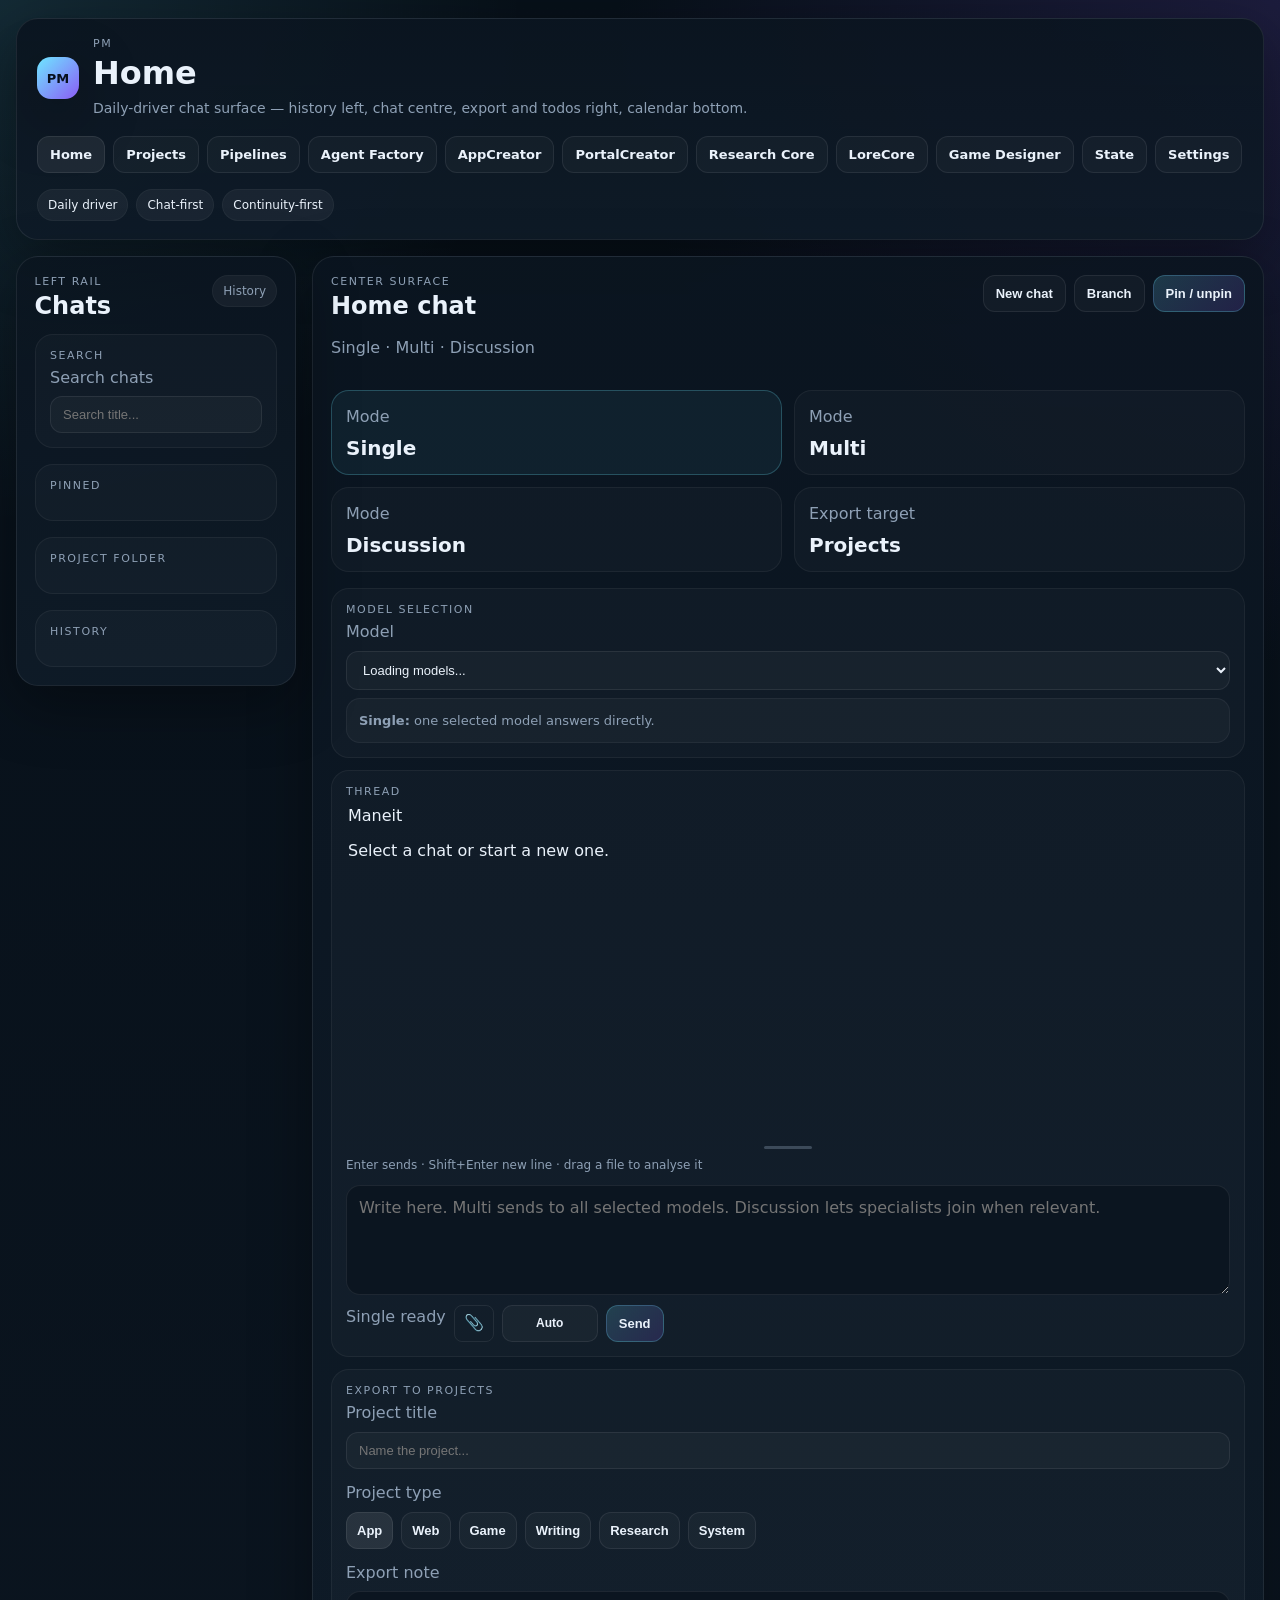
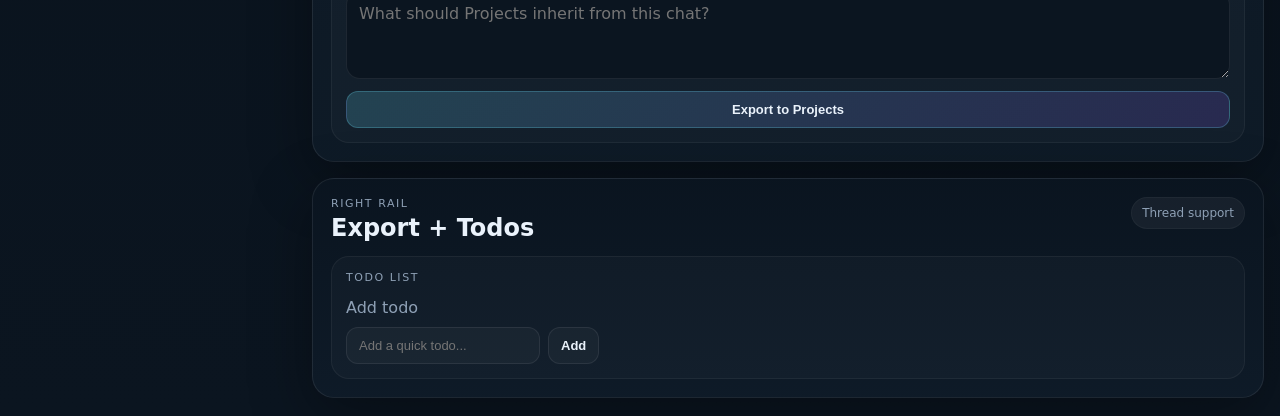
==== commit 5de5bc92: "Update index.html" ====
--- a/index.html
+++ b/index.html
@@ -152,21 +152,35 @@
           <span class="status-chip status-chip--good">History</span>
         </div>
 
-        <input class="input" id="chatSearch" placeholder="Search chats..." style="width:100%;margin-bottom:12px;" />
-
-        <div class="hist-section">
-          <div class="hist-label">Pinned</div>
-          <div class="chat-history-list chat-history-list--fixed" id="pinnedChatsList"></div>
-        </div>
-
-        <div class="hist-section">
-          <div class="hist-label">Projects</div>
-          <div class="chat-history-list chat-history-list--fixed" id="projectFolderList"></div>
-        </div>
-
-        <div class="hist-section hist-section--grow">
-          <div class="hist-label">Recent</div>
-          <div class="chat-history-list chat-history-list--scroll" id="chatHistoryList"></div>
+        <div class="stack stack--md">
+          <article class="card card--compact">
+            <div class="eyebrow">Search</div>
+            <label class="inline-field">
+              <span class="soft">Search chats</span>
+              <input class="input" id="chatSearch" placeholder="Search title..." />
+            </label>
+          </article>
+
+          <article class="card card--compact">
+            <div class="section-title section-title--tight">
+              <div><div class="eyebrow">Pinned</div></div>
+            </div>
+            <div class="chat-history-list" id="pinnedChatsList"></div>
+          </article>
+
+          <article class="card card--compact">
+            <div class="section-title section-title--tight">
+              <div><div class="eyebrow">Project folder</div></div>
+            </div>
+            <div class="chat-history-list" id="projectFolderList"></div>
+          </article>
+
+          <article class="card card--compact">
+            <div class="section-title section-title--tight">
+              <div><div class="eyebrow">History</div></div>
+            </div>
+            <div class="chat-history-list" id="chatHistoryList"></div>
+          </article>
         </div>
       </aside>
 
@@ -206,31 +220,13 @@
 
         <article class="card card--compact" style="margin-bottom: 12px;">
           <div class="eyebrow">Model selection</div>
-          <div class="field-grid field-grid--triple">
-            <label class="inline-field">
-              <span class="soft">Single model</span>
-              <select class="select" id="singleModel">
-                <option value="">Loading models...</option>
-              </select>
-            </label>
-
-            <div class="inline-field">
-              <span class="soft">Multi-model set</span>
-              <div class="multi-select-wrapper">
-                <button class="multi-select-trigger" id="multiModelTrigger" type="button">Select models...</button>
-                <div class="multi-select-dropdown" id="multiModelDropdown"></div>
-              </div>
-            </div>
-
-            <div class="inline-field">
-              <span class="soft">Discussion specialists</span>
-              <div class="multi-select-wrapper">
-                <button class="multi-select-trigger" id="discussionTrigger" type="button">Select specialists...</button>
-                <div class="multi-select-dropdown" id="discussionDropdown"></div>
-              </div>
-            </div>
-          </div>
-          <div class="mode-help" id="modeHelpText">
+          <label class="inline-field">
+            <span class="soft">Model</span>
+            <select class="select" id="singleModel">
+              <option value="">Loading models...</option>
+            </select>
+          </label>
+          <div class="mode-help" id="modeHelpText" style="margin-top:8px;">
             <strong>Single:</strong> one selected model answers directly.
           </div>
         </article>
@@ -256,7 +252,6 @@
               <input type="file" id="fileUploadInput" />
               <button id="uploadBtn" type="button" title="Attach file">📎</button>
               <button class="button intent-btn" id="intentBtn" type="button" title="Click to cycle: Auto → Research → Coding → Audit">Auto</button>
-              <button class="button" id="stopBtn" type="button" style="display:none;border-color:rgba(251,113,133,0.3);color:#fb7185;">Stop</button>
               <button class="button button--primary" id="sendBtn" type="button">Send</button>
             </div>
           </div>
@@ -265,41 +260,40 @@
         <article class="card card--compact" style="margin-top:12px;">
           <div class="eyebrow">Export to Projects</div>
           <div class="field-grid">
-            <div style="display:flex;gap:8px;flex-wrap:wrap;align-items:center;">
-              <input class="input" id="exportTitle" placeholder="Project title..." style="flex:1;min-width:160px;" />
-              <div class="chip-row" id="projectTypeTags">
-                <button class="button tag-button tag-button--active" type="button" data-tag="App">App</button>
-                <button class="button tag-button" type="button" data-tag="Web">Web</button>
-                <button class="button tag-button" type="button" data-tag="Game">Game</button>
-                <button class="button tag-button" type="button" data-tag="Writing">Writing</button>
-                <button class="button tag-button" type="button" data-tag="Research">Research</button>
-                <button class="button tag-button" type="button" data-tag="System">System</button>
-              </div>
-              <button class="button button--primary" id="exportBtn" type="button">Export</button>
-            </div>
-            <textarea class="textarea textarea--sm" id="exportNote" placeholder="What should Projects inherit from this chat?"></textarea>
+            <label class="inline-field"><span class="soft">Project title</span><input class="input" id="exportTitle" placeholder="Name the project..." /></label>
+            <div class="inline-field"><span class="soft">Project type</span><div class="chip-row" id="projectTypeTags"><button class="button tag-button tag-button--active" type="button" data-tag="App">App</button><button class="button tag-button" type="button" data-tag="Web">Web</button><button class="button tag-button" type="button" data-tag="Game">Game</button><button class="button tag-button" type="button" data-tag="Writing">Writing</button><button class="button tag-button" type="button" data-tag="Research">Research</button><button class="button tag-button" type="button" data-tag="System">System</button></div></div>
+            <label class="inline-field"><span class="soft">Export note</span><textarea class="textarea textarea--sm" id="exportNote" placeholder="What should Projects inherit from this chat?"></textarea></label>
+            <button class="button button--primary" id="exportBtn" type="button">Export to Projects</button>
           </div>
         </article>
       </main>
 
-      <!-- ── RIGHT — todos only ── -->
+      <!-- ── RIGHT — export + todos ── -->
       <aside class="panel panel-right">
         <div class="section-title">
           <div>
             <div class="eyebrow">Right rail</div>
-            <h2>Todos</h2>
-          </div>
-        </div>
-        <div class="todo-list" id="todoList"></div>
-        <div class="inline-field" style="margin-top: 8px;">
-          <span class="soft">Add todo</span>
-          <div class="todo-add-row">
-            <input class="input" id="todoInput" placeholder="Add a quick todo..." />
-            <button class="button" id="addTodoBtn" type="button">Add</button>
-          </div>
+            <h2>Export + Todos</h2>
+          </div>
+          <span class="status-chip status-chip--warn">Thread support</span>
+        </div>
+
+        <div class="stack stack--md">
+<article class="card card--compact">
+            <div class="eyebrow">Todo list</div>
+            <div class="todo-list" id="todoList"></div>
+            <div class="inline-field" style="margin-top: 8px;">
+              <span class="soft">Add todo</span>
+              <div class="todo-add-row">
+                <input class="input" id="todoInput" placeholder="Add a quick todo..." />
+                <button class="button" id="addTodoBtn" type="button">Add</button>
+              </div>
+            </div>
+          </article>
         </div>
       </aside>
-</section>
+
+    </section>
 
     <div id="toast" class="toast" role="status" aria-live="polite"></div>
   </div>
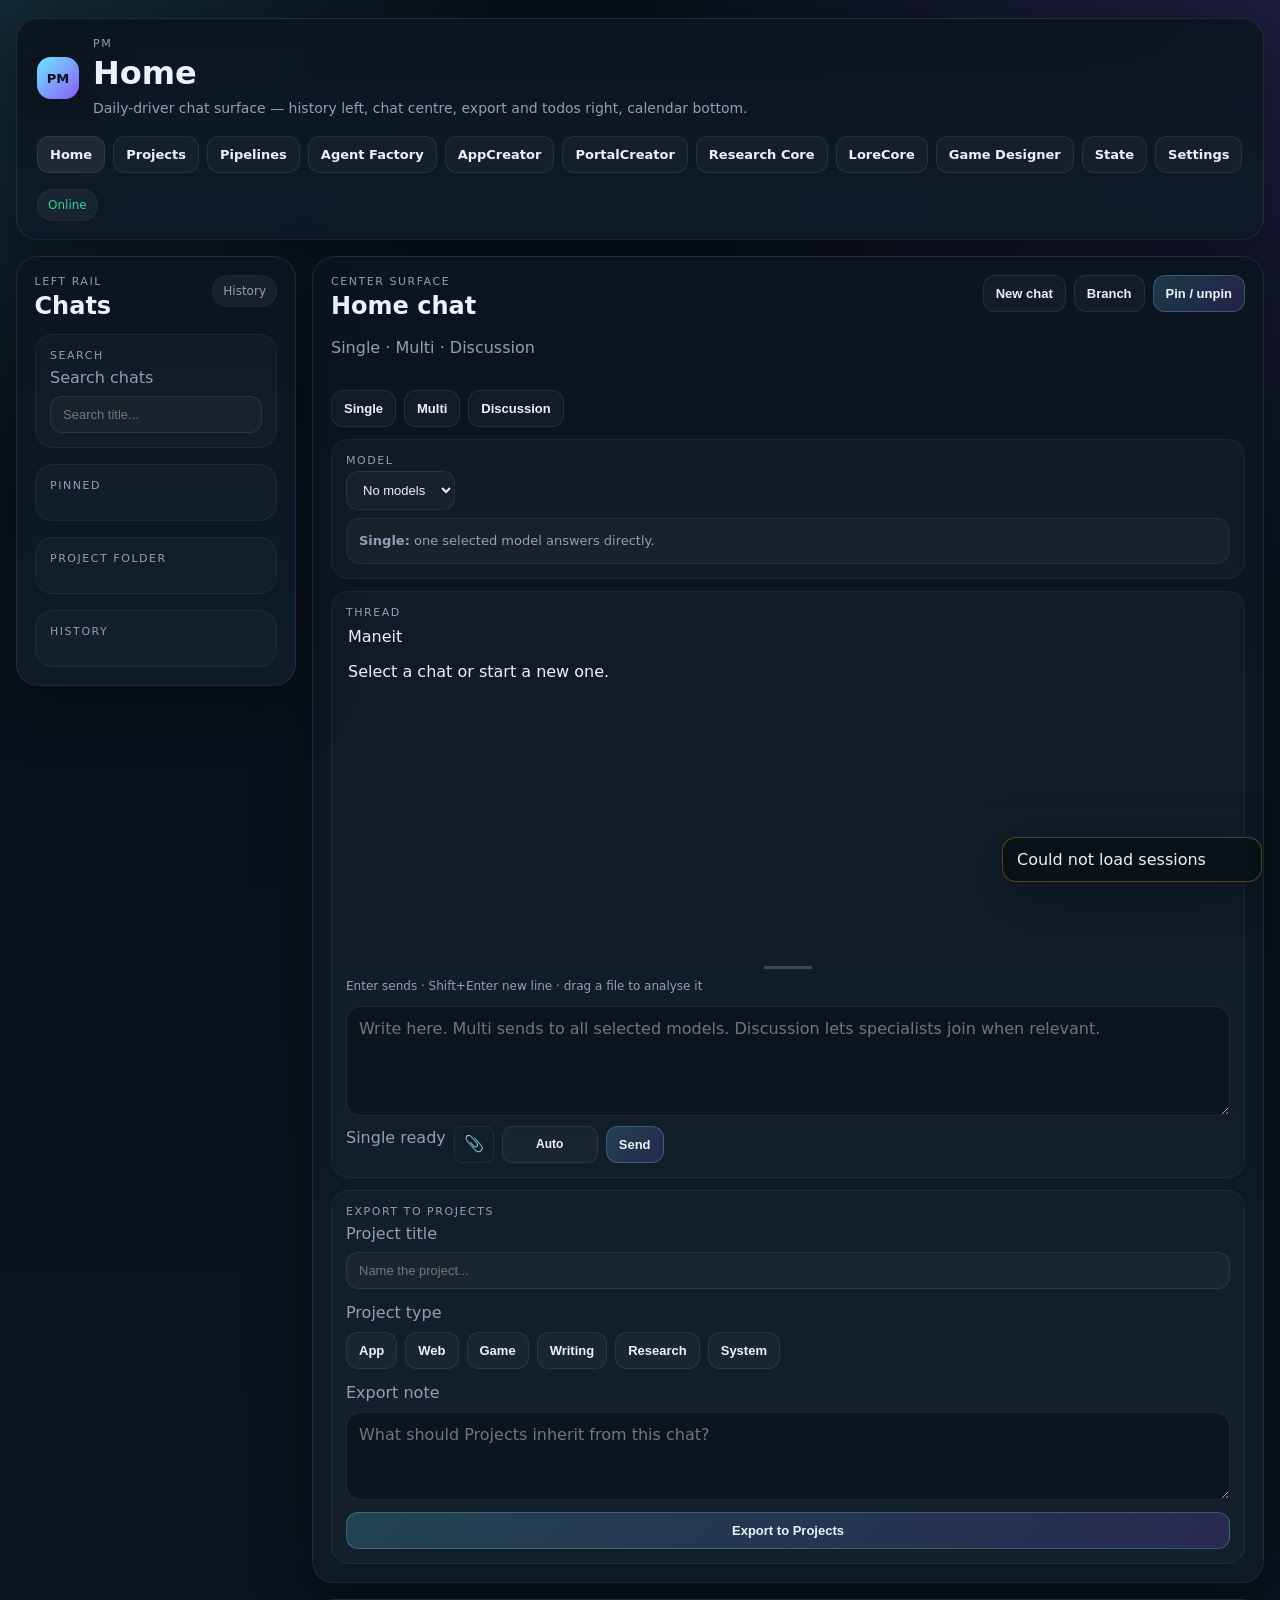
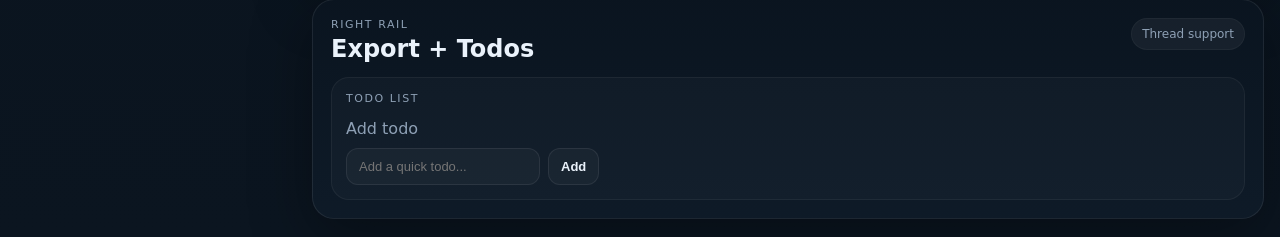
==== commit bc7a41b9: "Update index.html" ====
--- a/index.html
+++ b/index.html
@@ -134,9 +134,7 @@
       </nav>
 
       <div class="header-actions">
-        <span class="chip">Daily driver</span>
-        <span class="chip">Chat-first</span>
-        <span class="chip">Continuity-first</span>
+        <span class="chip" id="globalStatusChip">Loading</span>
       </div>
     </header>
 
@@ -199,33 +197,15 @@
           </div>
         </div>
 
-        <section class="workspace-kpis">
-          <article class="metric-card metric-card--mode is-active" data-mode="single">
-            <span class="soft">Mode</span>
-            <strong>Single</strong>
-          </article>
-          <article class="metric-card metric-card--mode" data-mode="multi">
-            <span class="soft">Mode</span>
-            <strong>Multi</strong>
-          </article>
-          <article class="metric-card metric-card--mode" data-mode="discussion">
-            <span class="soft">Mode</span>
-            <strong>Discussion</strong>
-          </article>
-          <article class="metric-card">
-            <span class="soft">Export target</span>
-            <strong>Projects</strong>
-          </article>
-        </section>
+        <div style="display:flex;gap:8px;margin-bottom:12px;">
+          <button class="button mode-tab mode-tab--active" data-mode="single" type="button">Single</button>
+          <button class="button mode-tab" data-mode="multi" type="button">Multi</button>
+          <button class="button mode-tab" data-mode="discussion" type="button">Discussion</button>
+        </div>
 
         <article class="card card--compact" style="margin-bottom: 12px;">
-          <div class="eyebrow">Model selection</div>
-          <label class="inline-field">
-            <span class="soft">Model</span>
-            <select class="select" id="singleModel">
-              <option value="">Loading models...</option>
-            </select>
-          </label>
+          <div class="eyebrow">Model</div>
+          <div id="modelSelectArea"></div>
           <div class="mode-help" id="modeHelpText" style="margin-top:8px;">
             <strong>Single:</strong> one selected model answers directly.
           </div>
@@ -235,8 +215,8 @@
           <div class="eyebrow">Thread</div>
 
           <div class="chat-thread" id="chatThread">
-            <div class="chat-bubble chat-bubble--assistant">
-              <div class="chat-bubble-head">Home daily driver</div>
+            <div class="bubble bubble--assistant">
+              <div class="bubble-head">Home daily driver</div>
               <p>Select an existing chat or create a new one to begin.</p>
             </div>
           </div>
@@ -252,6 +232,7 @@
               <input type="file" id="fileUploadInput" />
               <button id="uploadBtn" type="button" title="Attach file">📎</button>
               <button class="button intent-btn" id="intentBtn" type="button" title="Click to cycle: Auto → Research → Coding → Audit">Auto</button>
+              <button class="button" id="stopBtn" type="button" style="display:none;border-color:rgba(251,113,133,0.3);color:#fb7185;">Stop</button>
               <button class="button button--primary" id="sendBtn" type="button">Send</button>
             </div>
           </div>
@@ -261,7 +242,16 @@
           <div class="eyebrow">Export to Projects</div>
           <div class="field-grid">
             <label class="inline-field"><span class="soft">Project title</span><input class="input" id="exportTitle" placeholder="Name the project..." /></label>
-            <div class="inline-field"><span class="soft">Project type</span><div class="chip-row" id="projectTypeTags"><button class="button tag-button tag-button--active" type="button" data-tag="App">App</button><button class="button tag-button" type="button" data-tag="Web">Web</button><button class="button tag-button" type="button" data-tag="Game">Game</button><button class="button tag-button" type="button" data-tag="Writing">Writing</button><button class="button tag-button" type="button" data-tag="Research">Research</button><button class="button tag-button" type="button" data-tag="System">System</button></div></div>
+            <div class="inline-field"><span class="soft">Project type</span>
+              <div class="chip-row" id="projectTypeTags">
+                <button class="button tag" type="button" data-tag="App">App</button>
+                <button class="button tag" type="button" data-tag="Web">Web</button>
+                <button class="button tag" type="button" data-tag="Game">Game</button>
+                <button class="button tag" type="button" data-tag="Writing">Writing</button>
+                <button class="button tag" type="button" data-tag="Research">Research</button>
+                <button class="button tag" type="button" data-tag="System">System</button>
+              </div>
+            </div>
             <label class="inline-field"><span class="soft">Export note</span><textarea class="textarea textarea--sm" id="exportNote" placeholder="What should Projects inherit from this chat?"></textarea></label>
             <button class="button button--primary" id="exportBtn" type="button">Export to Projects</button>
           </div>
--- a/page.css
+++ b/page.css
@@ -855,7 +855,7 @@
   word-break: break-word;
 }
 
-/* ── Left panel — sticky, flex, scrollable history ── */
+/* ── Left panel — sticky, capped height, scrollable history ── */
 .panel-left {
   position: sticky;
   top: 18px;
@@ -866,47 +866,21 @@
 }
 
 .panel-left .section-title { flex-shrink: 0; }
-
-.hist-label {
-  font-size: 10px;
-  text-transform: uppercase;
-  letter-spacing: 0.14em;
-  color: var(--muted);
-  padding: 0 4px 5px;
-  flex-shrink: 0;
-}
-
-.hist-section {
-  display: flex;
-  flex-direction: column;
-  padding-top: 10px;
-  margin-top: 6px;
-  border-top: 1px solid rgba(255,255,255,0.05);
-  flex-shrink: 0;
-}
-
-.hist-section--grow {
+.panel-left .card:nth-child(1) { flex-shrink: 0; }
+.panel-left .card:nth-child(2) { flex-shrink: 0; }
+.panel-left .card:nth-child(3) { flex-shrink: 0; }
+.panel-left .card:last-child {
   flex: 1;
   min-height: 0;
   overflow: hidden;
-}
-
-/* Fixed-height pinned/projects — just their content, no scroll */
-.chat-history-list--fixed {
   display: flex;
   flex-direction: column;
-  gap: 4px;
-}
-
-/* Recent history — scrollable */
-.chat-history-list--scroll {
-  display: flex;
-  flex-direction: column;
-  gap: 4px;
-  overflow-y: auto;
+}
+
+.panel-left .card:last-child .chat-history-list {
   flex: 1;
   min-height: 0;
-  padding-right: 2px;
+  overflow-y: auto;
 }
 
 ::-webkit-scrollbar { width: 4px; }
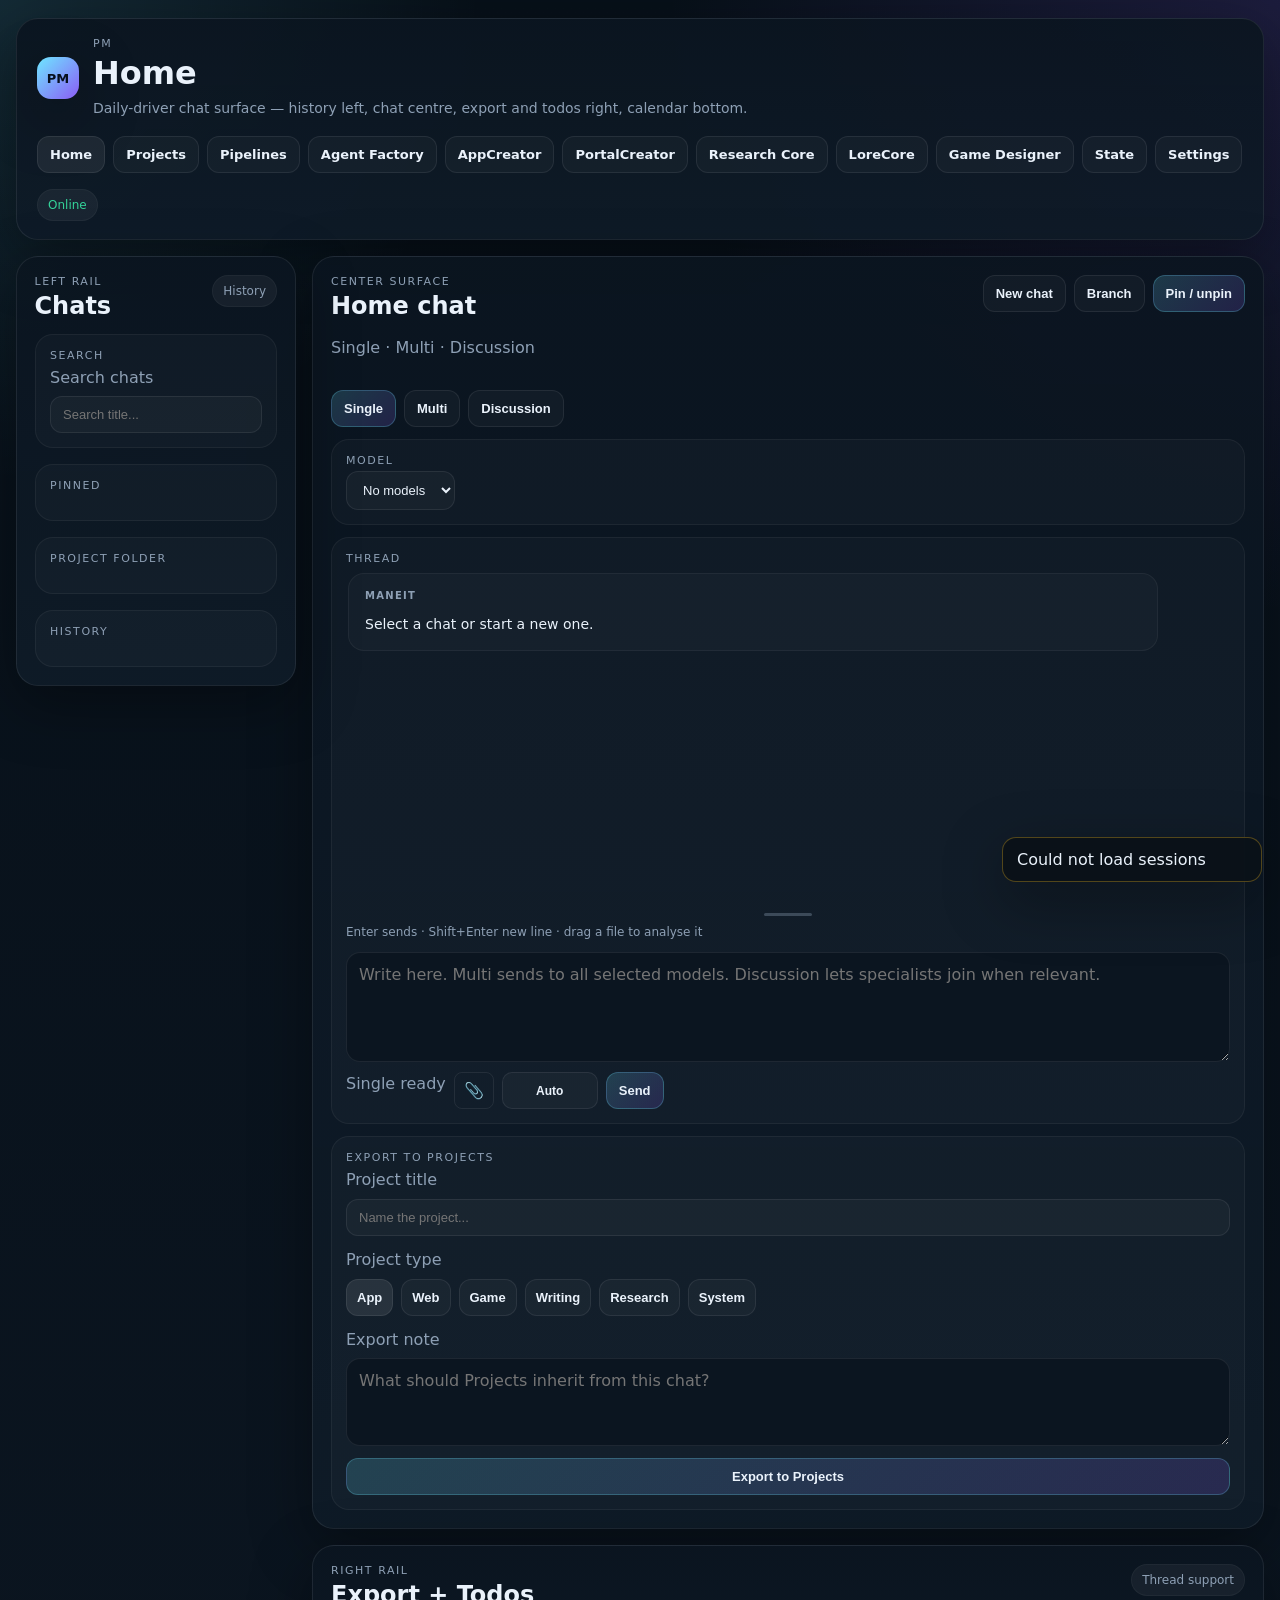
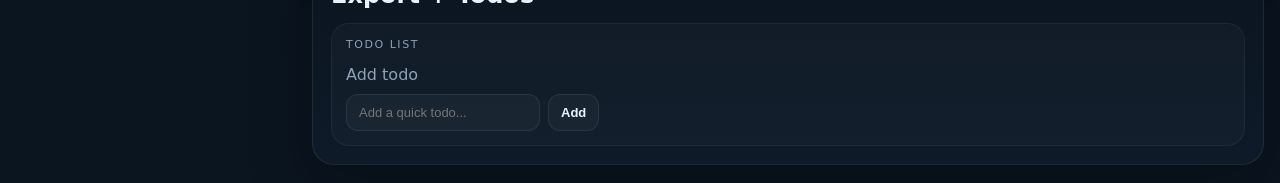
==== commit ad48c2b4: "Update index.html" ====
--- a/index.html
+++ b/index.html
@@ -206,9 +206,6 @@
         <article class="card card--compact" style="margin-bottom: 12px;">
           <div class="eyebrow">Model</div>
           <div id="modelSelectArea"></div>
-          <div class="mode-help" id="modeHelpText" style="margin-top:8px;">
-            <strong>Single:</strong> one selected model answers directly.
-          </div>
         </article>
 
         <article class="card home-chat-card">
--- a/page.css
+++ b/page.css
@@ -886,3 +886,45 @@
 ::-webkit-scrollbar { width: 4px; }
 ::-webkit-scrollbar-track { background: transparent; }
 ::-webkit-scrollbar-thumb { background: rgba(255,255,255,0.08); border-radius: 4px; }
+
+/* ── V7 JS compatibility aliases ── */
+.bubble { padding: 14px 16px; border-radius: 16px; border: 1px solid rgba(255,255,255,0.05); background: rgba(255,255,255,0.025); line-height: 1.65; font-size: 14px; }
+.bubble--user { align-self: flex-end; max-width: 72%; background: rgba(110,231,255,0.07); border-color: rgba(110,231,255,0.15); }
+.bubble--assistant { align-self: flex-start; max-width: 92%; width: 100%; }
+.bubble--streaming { border-color: rgba(110,231,255,0.2); background: rgba(110,231,255,0.03); }
+.bubble-head { font-size: 10px; text-transform: uppercase; letter-spacing: 0.13em; color: var(--muted); margin-bottom: 8px; font-weight: 600; }
+.bubble--assistant p { margin: 0 0 10px; color: var(--text); }
+.bubble--assistant p:last-child { margin-bottom: 0; }
+.bubble--assistant ul, .bubble--assistant ol { margin: 8px 0 10px 0; padding-left: 22px; color: var(--text); }
+.bubble--assistant li { margin-bottom: 5px; line-height: 1.6; }
+.bubble--assistant strong { color: var(--accent); font-weight: 700; }
+.bubble--assistant code { background: rgba(110,231,255,0.08); border: 1px solid rgba(110,231,255,0.12); border-radius: 5px; padding: 1px 5px; font-family: "Fira Code", ui-monospace, monospace; font-size: 12px; color: var(--accent); }
+.bubble--assistant pre { background: rgba(0,0,0,0.35); border: 1px solid rgba(255,255,255,0.07); border-radius: 10px; padding: 12px 14px; overflow-x: auto; margin: 10px 0; }
+.bubble--assistant pre code { background: none; border: none; padding: 0; font-size: 12px; color: var(--text); }
+.bubble--user p { margin: 0; color: var(--text); }
+
+.history-item { display: flex; align-items: center; gap: 10px; padding: 9px 10px; min-height: 38px; font-weight: 600; border: 1px solid rgba(255,255,255,0.08); border-radius: 12px; background: rgba(255,255,255,0.03); color: var(--text); text-decoration: none; font-size: 13px; cursor: pointer; }
+.history-item:hover { background: rgba(255,255,255,0.07); }
+.history-item--active { border-color: rgba(110,231,255,0.24); background: rgba(110,231,255,0.06); }
+.history-item--folder { border-color: rgba(52,211,153,0.18); background: rgba(52,211,153,0.06); }
+.history-dot { width: 8px; height: 8px; border-radius: 999px; background: rgba(110,231,255,0.8); flex-shrink: 0; }
+.history-title { overflow: hidden; text-overflow: ellipsis; white-space: nowrap; }
+
+.mode-tab { cursor: pointer; font-weight: 700; transition: .18s ease; }
+.mode-tab--active { background: linear-gradient(135deg, rgba(110,231,255,0.18), rgba(139,92,246,0.18)); border-color: rgba(110,231,255,0.24); }
+
+.tag { padding-inline: 10px; cursor: pointer; font-weight: 700; transition: .18s ease; }
+.tag--active { background: rgba(255,255,255,0.09); }
+
+.todo-remove { background: none; border: none; color: var(--muted); cursor: pointer; padding: 2px 6px; font-size: 12px; }
+.todo-remove:hover { color: var(--bad); }
+
+
+/* ── History lists — fixed height + scroll ── */
+#pinnedChatsList    { max-height: 120px; overflow-y: auto; }
+#projectFolderList  { max-height: 100px; overflow-y: auto; }
+#chatHistoryList    { max-height: 300px; overflow-y: auto; }
+
+::-webkit-scrollbar { width: 4px; }
+::-webkit-scrollbar-track { background: transparent; }
+::-webkit-scrollbar-thumb { background: rgba(255,255,255,0.1); border-radius: 4px; }
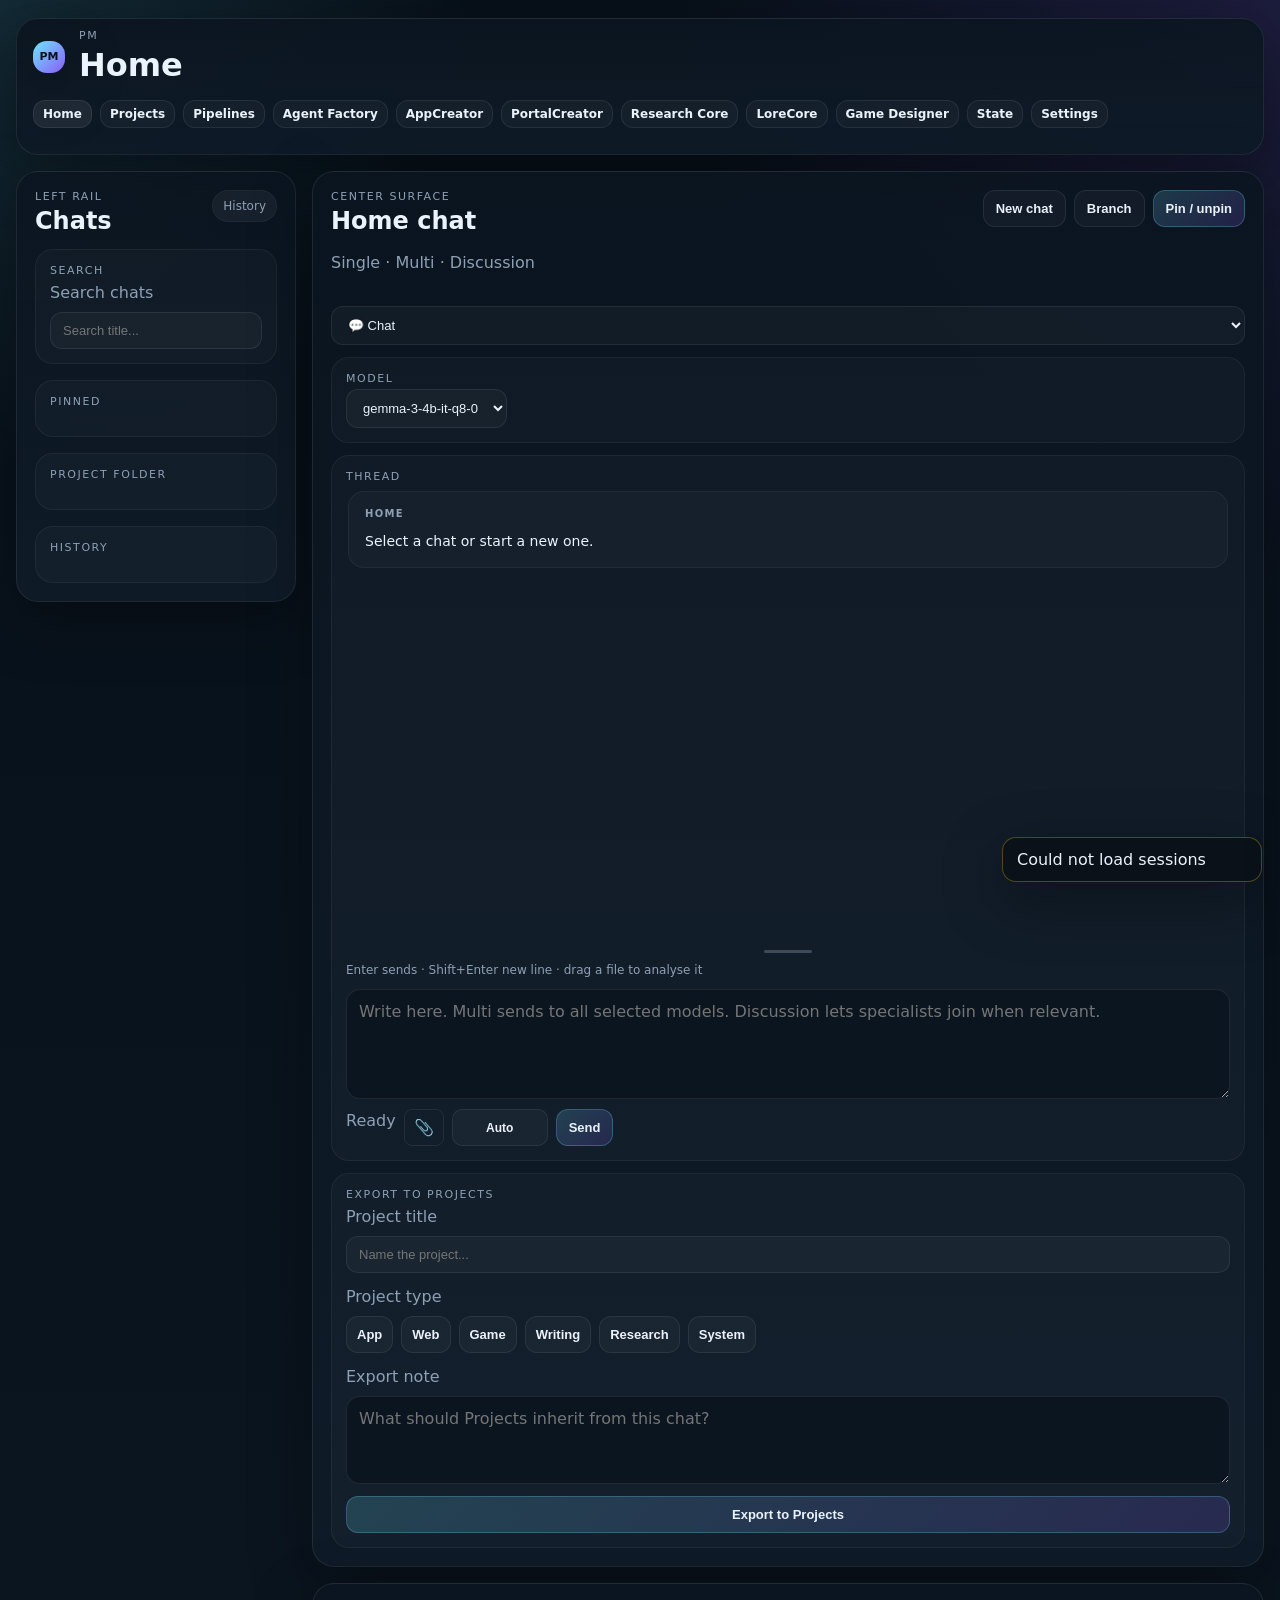
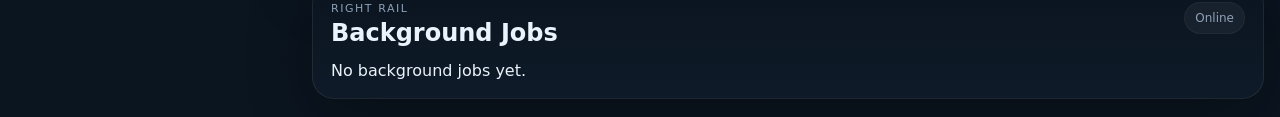
==== commit ff8c2aef: "Update index.html" ====
--- a/index.html
+++ b/index.html
@@ -4,7 +4,7 @@
   <meta charset="UTF-8" />
   <meta name="viewport" content="width=device-width, initial-scale=1.0" />
   <title>PM — Home</title>
-  <meta name="description" content="Daily-driver AI workspace with compact history, central chat, export, todo and calendar." />
+  <meta name="description" content="Maneit OS — Home" />
   <link rel="icon" href="data:image/svg+xml,%3Csvg%20xmlns%3D%27http%3A//www.w3.org/2000/svg%27%20viewBox%3D%270%200%2064%2064%27%3E%3Crect%20width%3D%2764%27%20height%3D%2764%27%20rx%3D%2716%27%20fill%3D%27%23111827%27/%3E%3Cpath%20d%3D%27M16%2044V20h10l8%2014%208-14h10v24h-8V32l-7%2012h-6l-7-12v12z%27%20fill%3D%27%23d1d5db%27/%3E%3C/svg%3E" />
   <link rel="stylesheet" href="page.css" />
   <style>
@@ -134,7 +134,6 @@
       </nav>
 
       <div class="header-actions">
-        <span class="chip" id="globalStatusChip">Loading</span>
       </div>
     </header>
 
@@ -197,10 +196,13 @@
           </div>
         </div>
 
-        <div style="display:flex;gap:8px;margin-bottom:12px;">
-          <button class="button mode-tab mode-tab--active" data-mode="single" type="button">Single</button>
-          <button class="button mode-tab" data-mode="multi" type="button">Multi</button>
-          <button class="button mode-tab" data-mode="discussion" type="button">Discussion</button>
+        <div style="display:flex;gap:8px;align-items:center;margin-bottom:12px;">
+          <select class="select" id="modeSelect" style="flex:1;">
+            <option value="chat">💬 Chat</option>
+            <option value="deep_research">🔬 Deep Research</option>
+            <option value="deep_reasoning">🧠 Deep Reasoning</option>
+            <option value="system_analysis">🔍 System Analysis</option>
+          </select>
         </div>
 
         <article class="card card--compact" style="margin-bottom: 12px;">
@@ -230,6 +232,7 @@
               <button id="uploadBtn" type="button" title="Attach file">📎</button>
               <button class="button intent-btn" id="intentBtn" type="button" title="Click to cycle: Auto → Research → Coding → Audit">Auto</button>
               <button class="button" id="stopBtn" type="button" style="display:none;border-color:rgba(251,113,133,0.3);color:#fb7185;">Stop</button>
+              <button class="button button--primary" id="launchJobBtn" type="button" style="display:none;background:linear-gradient(135deg,rgba(52,211,153,0.18),rgba(110,231,255,0.18));border-color:rgba(52,211,153,0.3);">Launch</button>
               <button class="button button--primary" id="sendBtn" type="button">Send</button>
             </div>
           </div>
@@ -255,28 +258,17 @@
         </article>
       </main>
 
-      <!-- ── RIGHT — export + todos ── -->
+      <!-- ── RIGHT — background jobs ── -->
       <aside class="panel panel-right">
         <div class="section-title">
           <div>
             <div class="eyebrow">Right rail</div>
-            <h2>Export + Todos</h2>
-          </div>
-          <span class="status-chip status-chip--warn">Thread support</span>
-        </div>
-
-        <div class="stack stack--md">
-<article class="card card--compact">
-            <div class="eyebrow">Todo list</div>
-            <div class="todo-list" id="todoList"></div>
-            <div class="inline-field" style="margin-top: 8px;">
-              <span class="soft">Add todo</span>
-              <div class="todo-add-row">
-                <input class="input" id="todoInput" placeholder="Add a quick todo..." />
-                <button class="button" id="addTodoBtn" type="button">Add</button>
-              </div>
-            </div>
-          </article>
+            <h2>Background Jobs</h2>
+          </div>
+          <span class="status-chip" id="globalStatusChip">Loading</span>
+        </div>
+        <div class="job-list" id="jobsList">
+          <div class="job-empty">No background jobs yet.</div>
         </div>
       </aside>
 
--- a/page.css
+++ b/page.css
@@ -855,42 +855,18 @@
   word-break: break-word;
 }
 
-/* ── Left panel — sticky, capped height, scrollable history ── */
-.panel-left {
-  position: sticky;
-  top: 18px;
-  max-height: calc(100vh - 100px);
-  display: flex;
-  flex-direction: column;
-  overflow: hidden;
-}
-
-.panel-left .section-title { flex-shrink: 0; }
-.panel-left .card:nth-child(1) { flex-shrink: 0; }
-.panel-left .card:nth-child(2) { flex-shrink: 0; }
-.panel-left .card:nth-child(3) { flex-shrink: 0; }
-.panel-left .card:last-child {
-  flex: 1;
-  min-height: 0;
-  overflow: hidden;
-  display: flex;
-  flex-direction: column;
-}
-
-.panel-left .card:last-child .chat-history-list {
-  flex: 1;
-  min-height: 0;
-  overflow-y: auto;
-}
-
-::-webkit-scrollbar { width: 4px; }
-::-webkit-scrollbar-track { background: transparent; }
-::-webkit-scrollbar-thumb { background: rgba(255,255,255,0.08); border-radius: 4px; }
-
-/* ── V7 JS compatibility aliases ── */
-.bubble { padding: 14px 16px; border-radius: 16px; border: 1px solid rgba(255,255,255,0.05); background: rgba(255,255,255,0.025); line-height: 1.65; font-size: 14px; }
+/* ── Additions ── */
+.page-header { padding: 10px 16px; }
+.page-header p { display: none; }
+.brand-mark { width: 32px; height: 32px; font-size: 11px; }
+.nav-link { padding: 6px 9px; font-size: 12px; }
+.chat-thread { min-height: 460px; max-height: 640px; overflow-x: hidden; }
+#pinnedChatsList   { max-height: 140px; overflow-y: auto; }
+#projectFolderList { max-height: 100px; overflow-y: auto; }
+#chatHistoryList   { max-height: 580px; overflow-y: auto; }
+.bubble { padding: 14px 16px; border-radius: 16px; border: 1px solid rgba(255,255,255,0.05); background: rgba(255,255,255,0.025); line-height: 1.65; font-size: 14px; max-width: 100%; box-sizing: border-box; }
 .bubble--user { align-self: flex-end; max-width: 72%; background: rgba(110,231,255,0.07); border-color: rgba(110,231,255,0.15); }
-.bubble--assistant { align-self: flex-start; max-width: 92%; width: 100%; }
+.bubble--assistant { align-self: flex-start; width: 100%; overflow-wrap: break-word; word-break: break-word; }
 .bubble--streaming { border-color: rgba(110,231,255,0.2); background: rgba(110,231,255,0.03); }
 .bubble-head { font-size: 10px; text-transform: uppercase; letter-spacing: 0.13em; color: var(--muted); margin-bottom: 8px; font-weight: 600; }
 .bubble--assistant p { margin: 0 0 10px; color: var(--text); }
@@ -902,29 +878,18 @@
 .bubble--assistant pre { background: rgba(0,0,0,0.35); border: 1px solid rgba(255,255,255,0.07); border-radius: 10px; padding: 12px 14px; overflow-x: auto; margin: 10px 0; }
 .bubble--assistant pre code { background: none; border: none; padding: 0; font-size: 12px; color: var(--text); }
 .bubble--user p { margin: 0; color: var(--text); }
-
-.history-item { display: flex; align-items: center; gap: 10px; padding: 9px 10px; min-height: 38px; font-weight: 600; border: 1px solid rgba(255,255,255,0.08); border-radius: 12px; background: rgba(255,255,255,0.03); color: var(--text); text-decoration: none; font-size: 13px; cursor: pointer; }
+.history-item { display: flex; align-items: center; gap: 10px; padding: 9px 10px; min-height: 38px; font-weight: 600; border: 1px solid rgba(255,255,255,0.08); border-radius: 12px; background: rgba(255,255,255,0.03); color: var(--text); text-decoration: none; font-size: 13px; cursor: pointer; overflow: hidden; }
 .history-item:hover { background: rgba(255,255,255,0.07); }
 .history-item--active { border-color: rgba(110,231,255,0.24); background: rgba(110,231,255,0.06); }
 .history-item--folder { border-color: rgba(52,211,153,0.18); background: rgba(52,211,153,0.06); }
 .history-dot { width: 8px; height: 8px; border-radius: 999px; background: rgba(110,231,255,0.8); flex-shrink: 0; }
-.history-title { overflow: hidden; text-overflow: ellipsis; white-space: nowrap; }
-
+.history-title { overflow: hidden; text-overflow: ellipsis; white-space: nowrap; flex: 1; min-width: 0; }
 .mode-tab { cursor: pointer; font-weight: 700; transition: .18s ease; }
-.mode-tab--active { background: linear-gradient(135deg, rgba(110,231,255,0.18), rgba(139,92,246,0.18)); border-color: rgba(110,231,255,0.24); }
-
+.mode-tab--active { background: linear-gradient(135deg,rgba(110,231,255,0.18),rgba(139,92,246,0.18)); border-color: rgba(110,231,255,0.24); }
 .tag { padding-inline: 10px; cursor: pointer; font-weight: 700; transition: .18s ease; }
 .tag--active { background: rgba(255,255,255,0.09); }
-
 .todo-remove { background: none; border: none; color: var(--muted); cursor: pointer; padding: 2px 6px; font-size: 12px; }
 .todo-remove:hover { color: var(--bad); }
-
-
-/* ── History lists — fixed height + scroll ── */
-#pinnedChatsList    { max-height: 120px; overflow-y: auto; }
-#projectFolderList  { max-height: 100px; overflow-y: auto; }
-#chatHistoryList    { max-height: 300px; overflow-y: auto; }
-
 ::-webkit-scrollbar { width: 4px; }
 ::-webkit-scrollbar-track { background: transparent; }
-::-webkit-scrollbar-thumb { background: rgba(255,255,255,0.1); border-radius: 4px; }
+::-webkit-scrollbar-thumb { background: rgba(255,255,255,0.08); border-radius: 4px; }
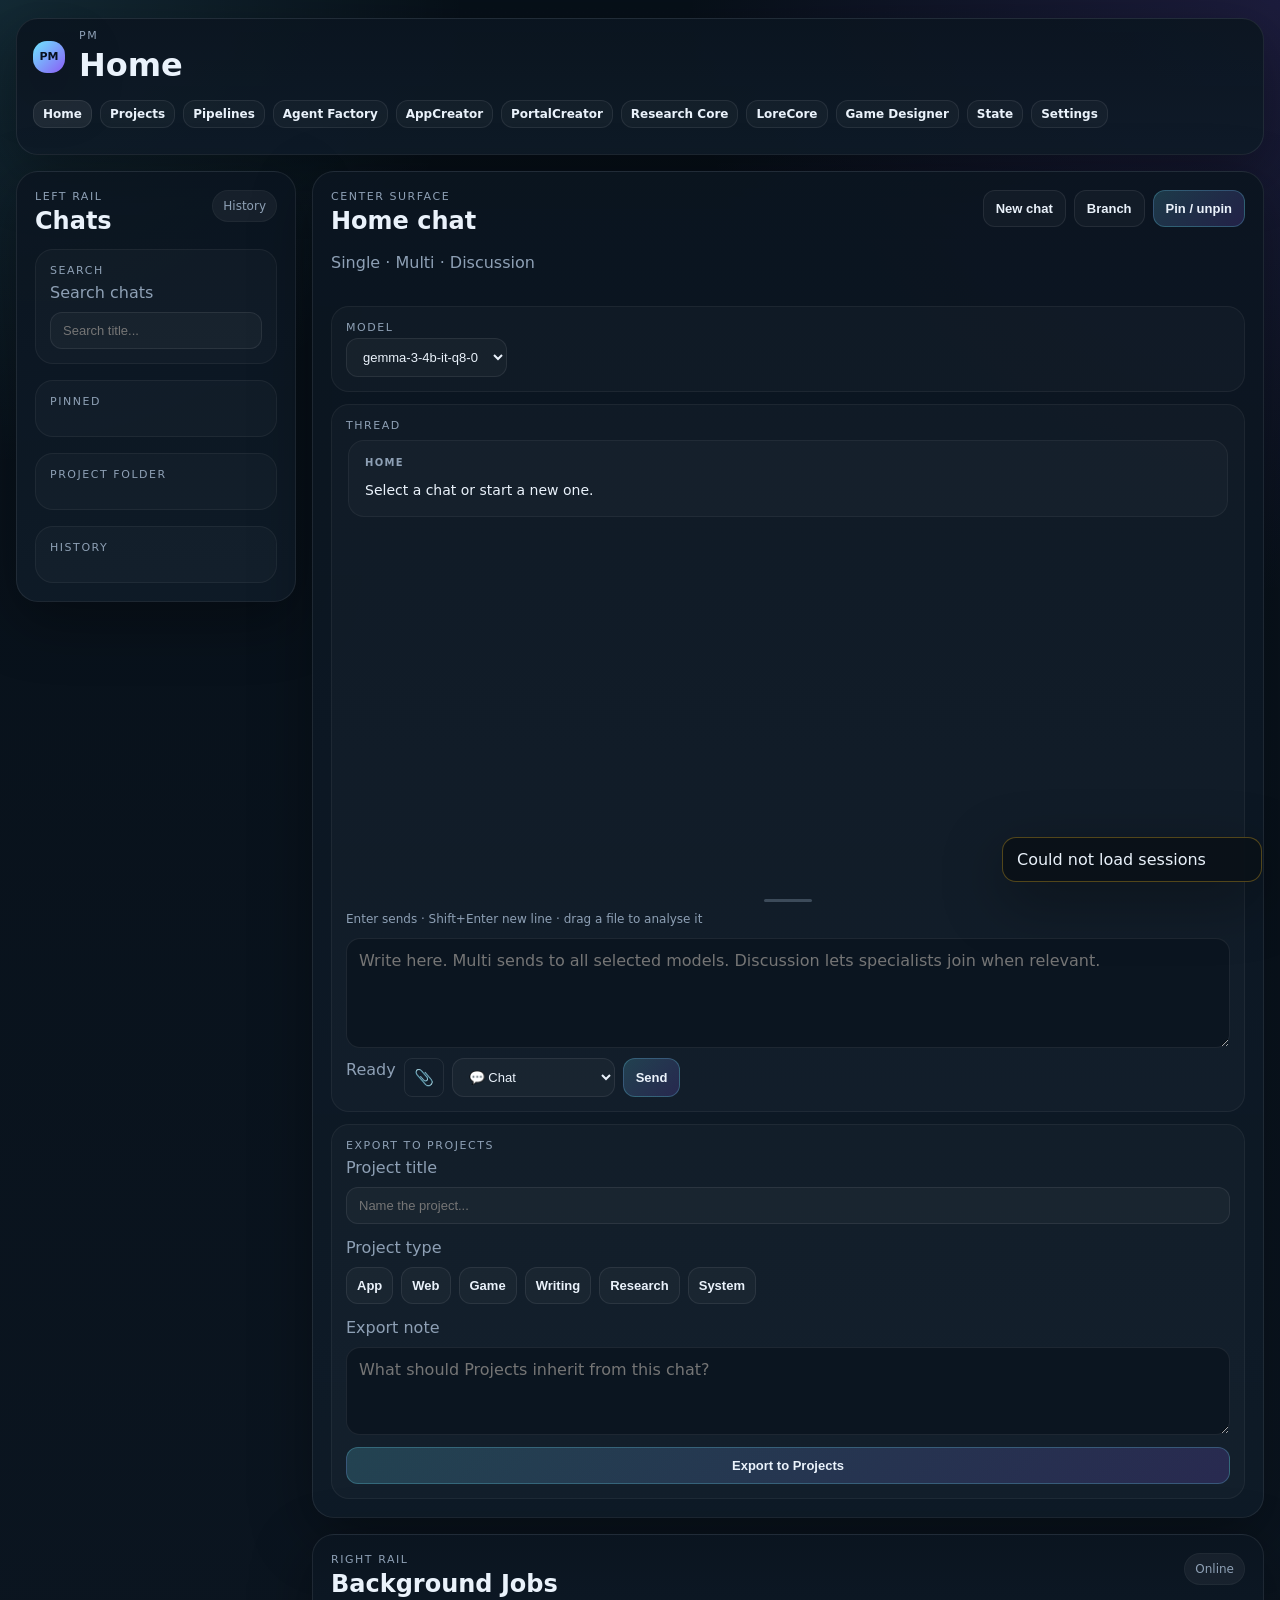
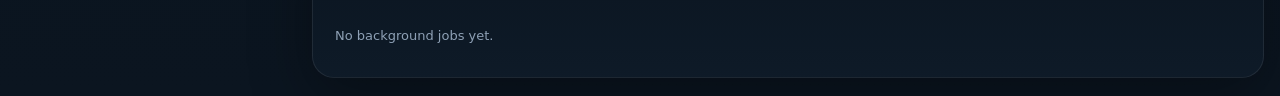
==== commit a7a4da48: "Update index.html" ====
--- a/index.html
+++ b/index.html
@@ -196,14 +196,7 @@
           </div>
         </div>
 
-        <div style="display:flex;gap:8px;align-items:center;margin-bottom:12px;">
-          <select class="select" id="modeSelect" style="flex:1;">
-            <option value="chat">💬 Chat</option>
-            <option value="deep_research">🔬 Deep Research</option>
-            <option value="deep_reasoning">🧠 Deep Reasoning</option>
-            <option value="system_analysis">🔍 System Analysis</option>
-          </select>
-        </div>
+
 
         <article class="card card--compact" style="margin-bottom: 12px;">
           <div class="eyebrow">Model</div>
@@ -230,7 +223,14 @@
               <span class="soft" id="composerStatus">Ready</span>
               <input type="file" id="fileUploadInput" />
               <button id="uploadBtn" type="button" title="Attach file">📎</button>
-              <button class="button intent-btn" id="intentBtn" type="button" title="Click to cycle: Auto → Research → Coding → Audit">Auto</button>
+              <select class="select mode-select-inline" id="modeSelect" title="Mode">
+                <option value="chat">💬 Chat</option>
+                <option value="multi">👥 Multi</option>
+                <option value="discussion">🗣 Discussion</option>
+                <option value="deep_research">🔬 Deep Research</option>
+                <option value="deep_reasoning">🧠 Deep Reasoning</option>
+                <option value="system_analysis">🔍 System Analysis</option>
+              </select>
               <button class="button" id="stopBtn" type="button" style="display:none;border-color:rgba(251,113,133,0.3);color:#fb7185;">Stop</button>
               <button class="button button--primary" id="launchJobBtn" type="button" style="display:none;background:linear-gradient(135deg,rgba(52,211,153,0.18),rgba(110,231,255,0.18));border-color:rgba(52,211,153,0.3);">Launch</button>
               <button class="button button--primary" id="sendBtn" type="button">Send</button>
--- a/page.css
+++ b/page.css
@@ -893,3 +893,59 @@
 ::-webkit-scrollbar { width: 4px; }
 ::-webkit-scrollbar-track { background: transparent; }
 ::-webkit-scrollbar-thumb { background: rgba(255,255,255,0.08); border-radius: 4px; }
+
+/* ── V8 Additions ── */
+.page-header p { display: none; }
+.chat-thread { min-height: 460px; max-height: 640px; overflow-x: hidden; }
+#pinnedChatsList   { max-height: 120px; overflow-y: auto; }
+#projectFolderList { max-height: 100px; overflow-y: auto; }
+#chatHistoryList   { max-height: 540px; overflow-y: auto; transition: max-height 0.1s; }
+
+/* Bubble classes for V8 JS */
+.bubble { padding: 14px 16px; border-radius: 16px; border: 1px solid rgba(255,255,255,0.05); background: rgba(255,255,255,0.025); line-height: 1.65; font-size: 14px; max-width: 100%; box-sizing: border-box; }
+.bubble--user { align-self: flex-end; max-width: 72%; background: rgba(110,231,255,0.07); border-color: rgba(110,231,255,0.15); }
+.bubble--assistant { align-self: flex-start; width: 100%; overflow-wrap: break-word; word-break: break-word; }
+.bubble--streaming { border-color: rgba(110,231,255,0.2); background: rgba(110,231,255,0.03); }
+.bubble-head { font-size: 10px; text-transform: uppercase; letter-spacing: 0.13em; color: var(--muted); margin-bottom: 8px; font-weight: 600; }
+.bubble--assistant p { margin: 0 0 10px; color: var(--text); }
+.bubble--assistant p:last-child { margin-bottom: 0; }
+.bubble--assistant ul, .bubble--assistant ol { margin: 8px 0 10px 0; padding-left: 22px; color: var(--text); }
+.bubble--assistant li { margin-bottom: 5px; line-height: 1.6; }
+.bubble--assistant strong { color: var(--accent); font-weight: 700; }
+.bubble--assistant code { background: rgba(110,231,255,0.08); border: 1px solid rgba(110,231,255,0.12); border-radius: 5px; padding: 1px 5px; font-family: "Fira Code", ui-monospace, monospace; font-size: 12px; color: var(--accent); }
+.bubble--assistant pre { background: rgba(0,0,0,0.35); border: 1px solid rgba(255,255,255,0.07); border-radius: 10px; padding: 12px 14px; overflow-x: auto; margin: 10px 0; }
+.bubble--assistant pre code { background: none; border: none; padding: 0; font-size: 12px; color: var(--text); }
+.bubble--user p { margin: 0; color: var(--text); }
+
+/* History items */
+.history-item { display: flex; align-items: center; gap: 10px; padding: 9px 10px; min-height: 38px; font-weight: 600; border: 1px solid rgba(255,255,255,0.08); border-radius: 12px; background: rgba(255,255,255,0.03); color: var(--text); text-decoration: none; font-size: 13px; cursor: pointer; overflow: hidden; }
+.history-item:hover { background: rgba(255,255,255,0.07); }
+.history-item--active { border-color: rgba(110,231,255,0.24); background: rgba(110,231,255,0.06); }
+.history-item--folder { border-color: rgba(52,211,153,0.18); background: rgba(52,211,153,0.06); }
+.history-dot { width: 8px; height: 8px; border-radius: 999px; background: rgba(110,231,255,0.8); flex-shrink: 0; }
+.history-title { overflow: hidden; text-overflow: ellipsis; white-space: nowrap; flex: 1; min-width: 0; }
+.chat-history-list { display: flex; flex-direction: column; gap: 4px; }
+
+/* Tag buttons */
+.tag { padding-inline: 10px; cursor: pointer; font-weight: 700; transition: .18s ease; }
+.tag--active { background: rgba(255,255,255,0.09); }
+
+/* Job panel */
+.job-list { display: flex; flex-direction: column; gap: 8px; padding: 4px 0; max-height: calc(100vh - 200px); overflow-y: auto; }
+.job-empty { color: var(--muted); font-size: 13px; padding: 12px 4px; }
+.job-card { background: rgba(255,255,255,0.025); border: 1px solid rgba(255,255,255,0.05); border-radius: 14px; padding: 12px; display: flex; flex-direction: column; gap: 6px; transition: .18s ease; }
+.job-card:hover { border-color: rgba(110,231,255,0.2); background: rgba(110,231,255,0.03); }
+.job-card-head { display: flex; align-items: center; gap: 8px; flex-wrap: wrap; }
+.job-status { font-size: 11px; font-weight: 700; padding: 2px 8px; border-radius: 999px; }
+.job-status--active { color: var(--warn); background: rgba(251,191,36,0.1); border: 1px solid rgba(251,191,36,0.2); }
+.job-status--done { color: var(--good); background: rgba(52,211,153,0.1); border: 1px solid rgba(52,211,153,0.2); }
+.job-status--fail { color: var(--bad); background: rgba(251,113,133,0.1); border: 1px solid rgba(251,113,133,0.2); }
+.job-type { font-size: 11px; color: var(--accent); font-weight: 600; }
+.job-age { font-size: 10px; color: var(--muted); margin-left: auto; }
+.job-query { font-size: 12px; color: var(--text); white-space: nowrap; overflow: hidden; text-overflow: ellipsis; }
+.job-result { font-size: 12px; color: var(--muted); line-height: 1.5; max-height: 120px; overflow-y: auto; border-top: 1px solid rgba(255,255,255,0.05); padding-top: 6px; margin-top: 2px; }
+.job-result p { margin: 0 0 6px; color: var(--muted); }
+
+::-webkit-scrollbar { width: 4px; }
+::-webkit-scrollbar-track { background: transparent; }
+::-webkit-scrollbar-thumb { background: rgba(255,255,255,0.08); border-radius: 4px; }
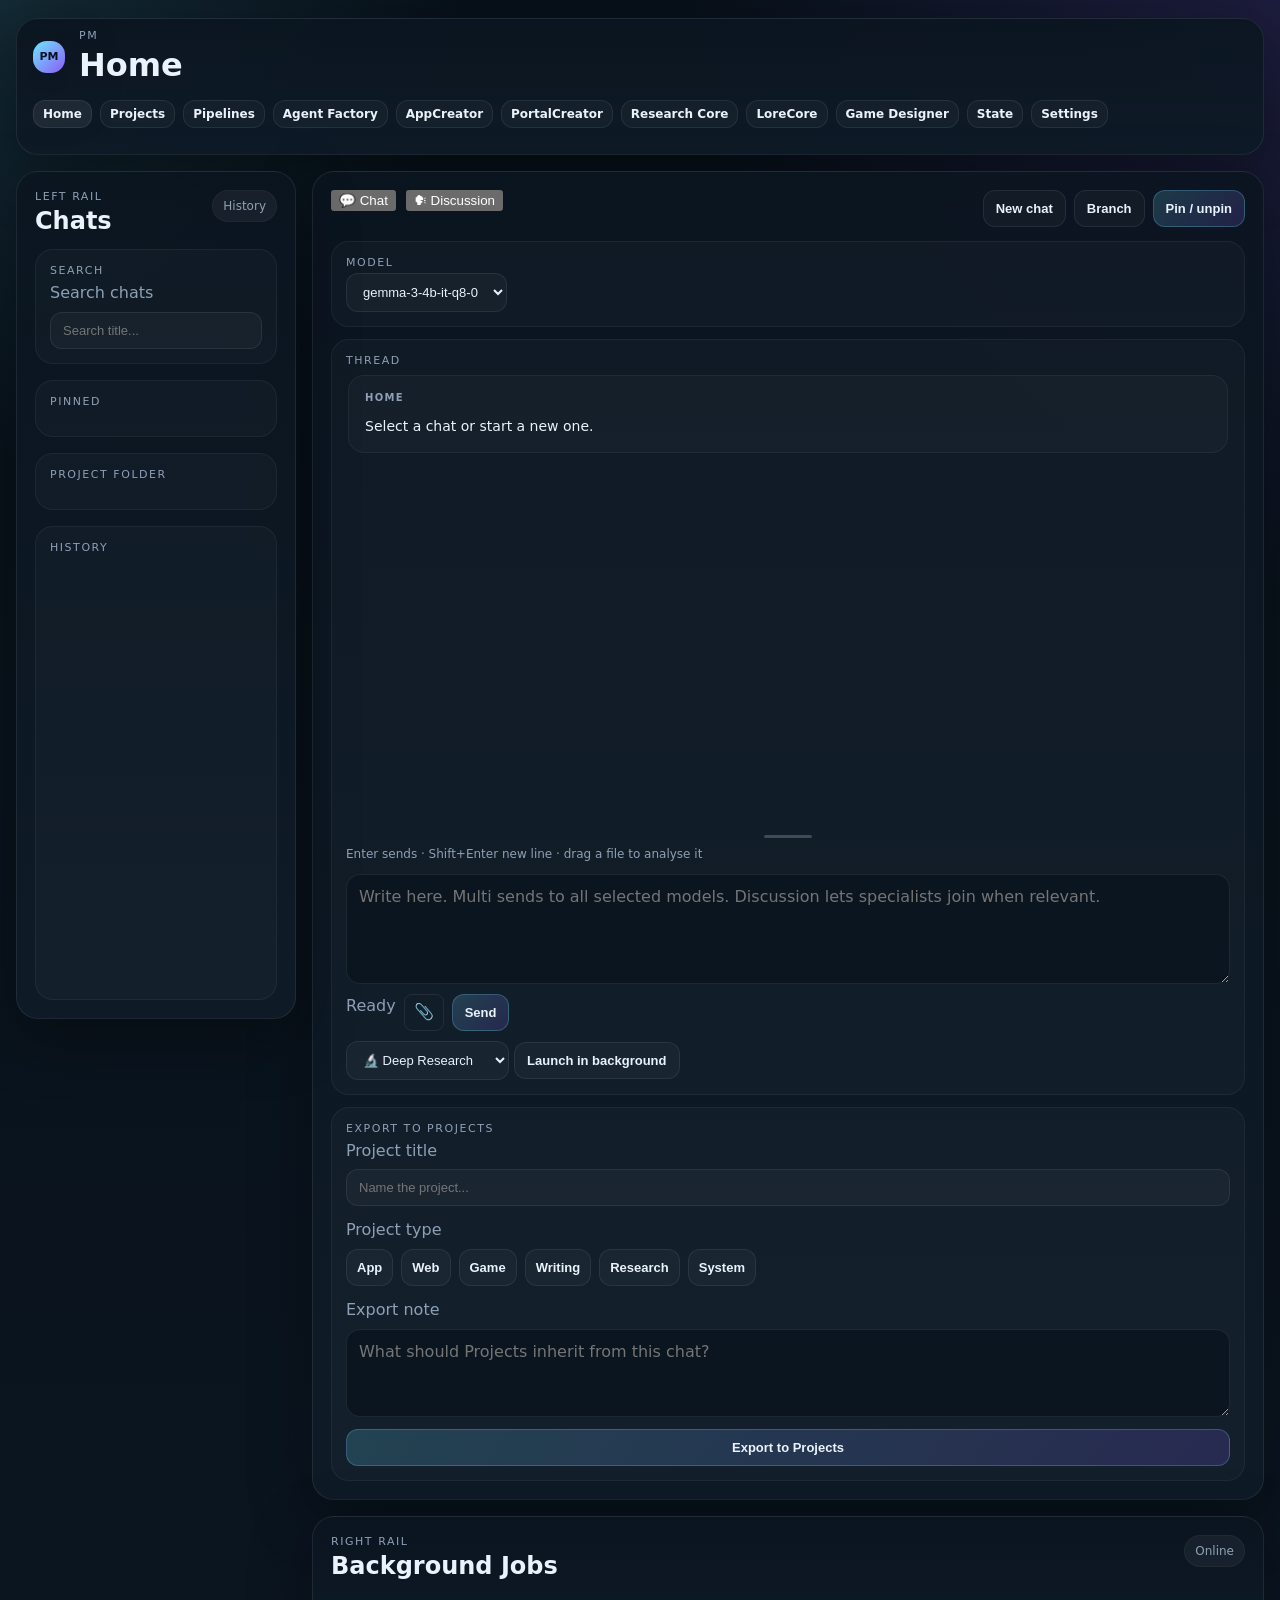
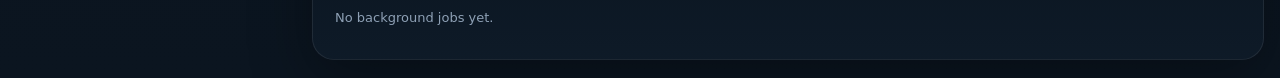
==== commit d1ad2d7e: "Update index.html" ====
--- a/index.html
+++ b/index.html
@@ -184,16 +184,23 @@
       <!-- ── CENTER — chat ── -->
       <main class="panel panel-center">
         <div class="section-title">
-          <div>
-            <div class="eyebrow">Center surface</div>
-            <h2>Home chat</h2>
-            <p class="muted">Single · Multi · Discussion</p>
+          <div style="display:flex;align-items:center;gap:10px;">
+            <button class="surface-tab surface-tab--active" id="tabChat" type="button">💬 Chat</button>
+            <button class="surface-tab" id="tabDiscussion" type="button">🗣 Discussion</button>
           </div>
           <div class="button-row">
             <button class="button" id="newChatBtn" type="button">New chat</button>
             <button class="button" id="branchChatBtn" type="button">Branch</button>
             <button class="button button--primary" id="pinChatBtn" type="button">Pin / unpin</button>
           </div>
+        </div>
+
+        <!-- Discussion model picker — shown only in Discussion mode -->
+        <div id="discussionPanel" style="display:none;margin-bottom:12px;">
+          <article class="card card--compact">
+            <div class="eyebrow">Discussion specialists</div>
+            <div id="discussionModelPicker" style="display:flex;flex-wrap:wrap;gap:8px;margin-top:8px;"></div>
+          </article>
         </div>
 
 
@@ -223,17 +230,17 @@
               <span class="soft" id="composerStatus">Ready</span>
               <input type="file" id="fileUploadInput" />
               <button id="uploadBtn" type="button" title="Attach file">📎</button>
-              <select class="select mode-select-inline" id="modeSelect" title="Mode">
-                <option value="chat">💬 Chat</option>
-                <option value="multi">👥 Multi</option>
-                <option value="discussion">🗣 Discussion</option>
+              <button class="button" id="stopBtn" type="button" style="display:none;border-color:rgba(251,113,133,0.3);color:#fb7185;">Stop</button>
+              <button class="button button--primary" id="sendBtn" type="button">Send</button>
+            </div>
+            <!-- Background job launcher — always visible below composer -->
+            <div class="bg-job-row">
+              <select class="select bg-job-select" id="bgJobType">
                 <option value="deep_research">🔬 Deep Research</option>
                 <option value="deep_reasoning">🧠 Deep Reasoning</option>
                 <option value="system_analysis">🔍 System Analysis</option>
               </select>
-              <button class="button" id="stopBtn" type="button" style="display:none;border-color:rgba(251,113,133,0.3);color:#fb7185;">Stop</button>
-              <button class="button button--primary" id="launchJobBtn" type="button" style="display:none;background:linear-gradient(135deg,rgba(52,211,153,0.18),rgba(110,231,255,0.18));border-color:rgba(52,211,153,0.3);">Launch</button>
-              <button class="button button--primary" id="sendBtn" type="button">Send</button>
+              <button class="button bg-job-btn" id="launchJobBtn" type="button">Launch in background</button>
             </div>
           </div>
         </article>
--- a/page.css
+++ b/page.css
@@ -949,3 +949,45 @@
 ::-webkit-scrollbar { width: 4px; }
 ::-webkit-scrollbar-track { background: transparent; }
 ::-webkit-scrollbar-thumb { background: rgba(255,255,255,0.08); border-radius: 4px; }
+
+/* ── Inline mode select in composer ── */
+.mode-select-inline {
+  padding: 6px 8px;
+  font-size: 12px;
+  border-radius: 10px;
+  flex-shrink: 0;
+  max-width: 160px;
+}
+
+/* ── Left panel — stretches to match center panel height ── */
+.home-layout {
+  align-items: stretch !important;
+}
+.panel-left {
+  position: sticky;
+  top: 18px;
+  max-height: calc(100vh - 52px);
+  display: flex;
+  flex-direction: column;
+  overflow: hidden;
+}
+.panel-left .stack {
+  flex: 1;
+  min-height: 0;
+  display: flex;
+  flex-direction: column;
+  overflow: hidden;
+}
+.panel-left .stack > .card:last-child {
+  flex: 1;
+  min-height: 0;
+  display: flex;
+  flex-direction: column;
+  overflow: hidden;
+}
+.panel-left .stack > .card:last-child .chat-history-list {
+  flex: 1;
+  min-height: 0;
+  overflow-y: auto;
+  max-height: none !important;
+}
